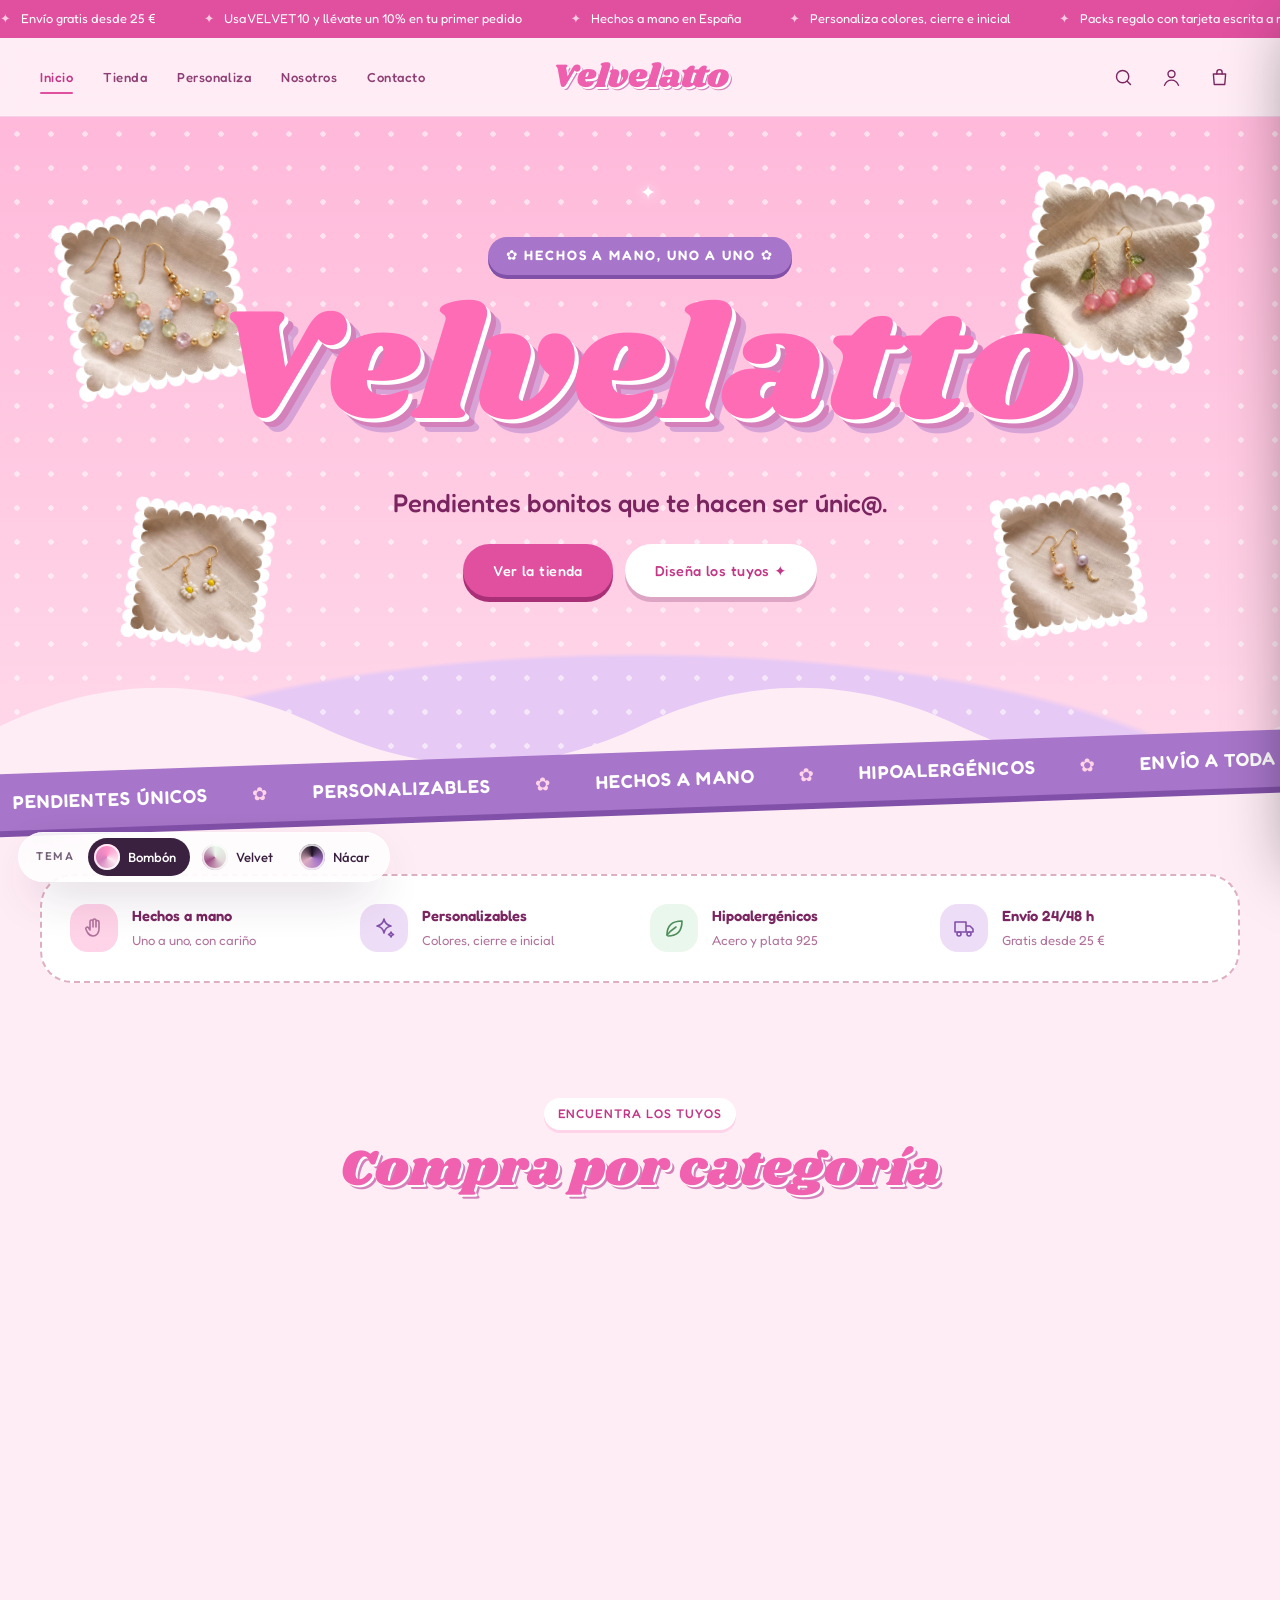
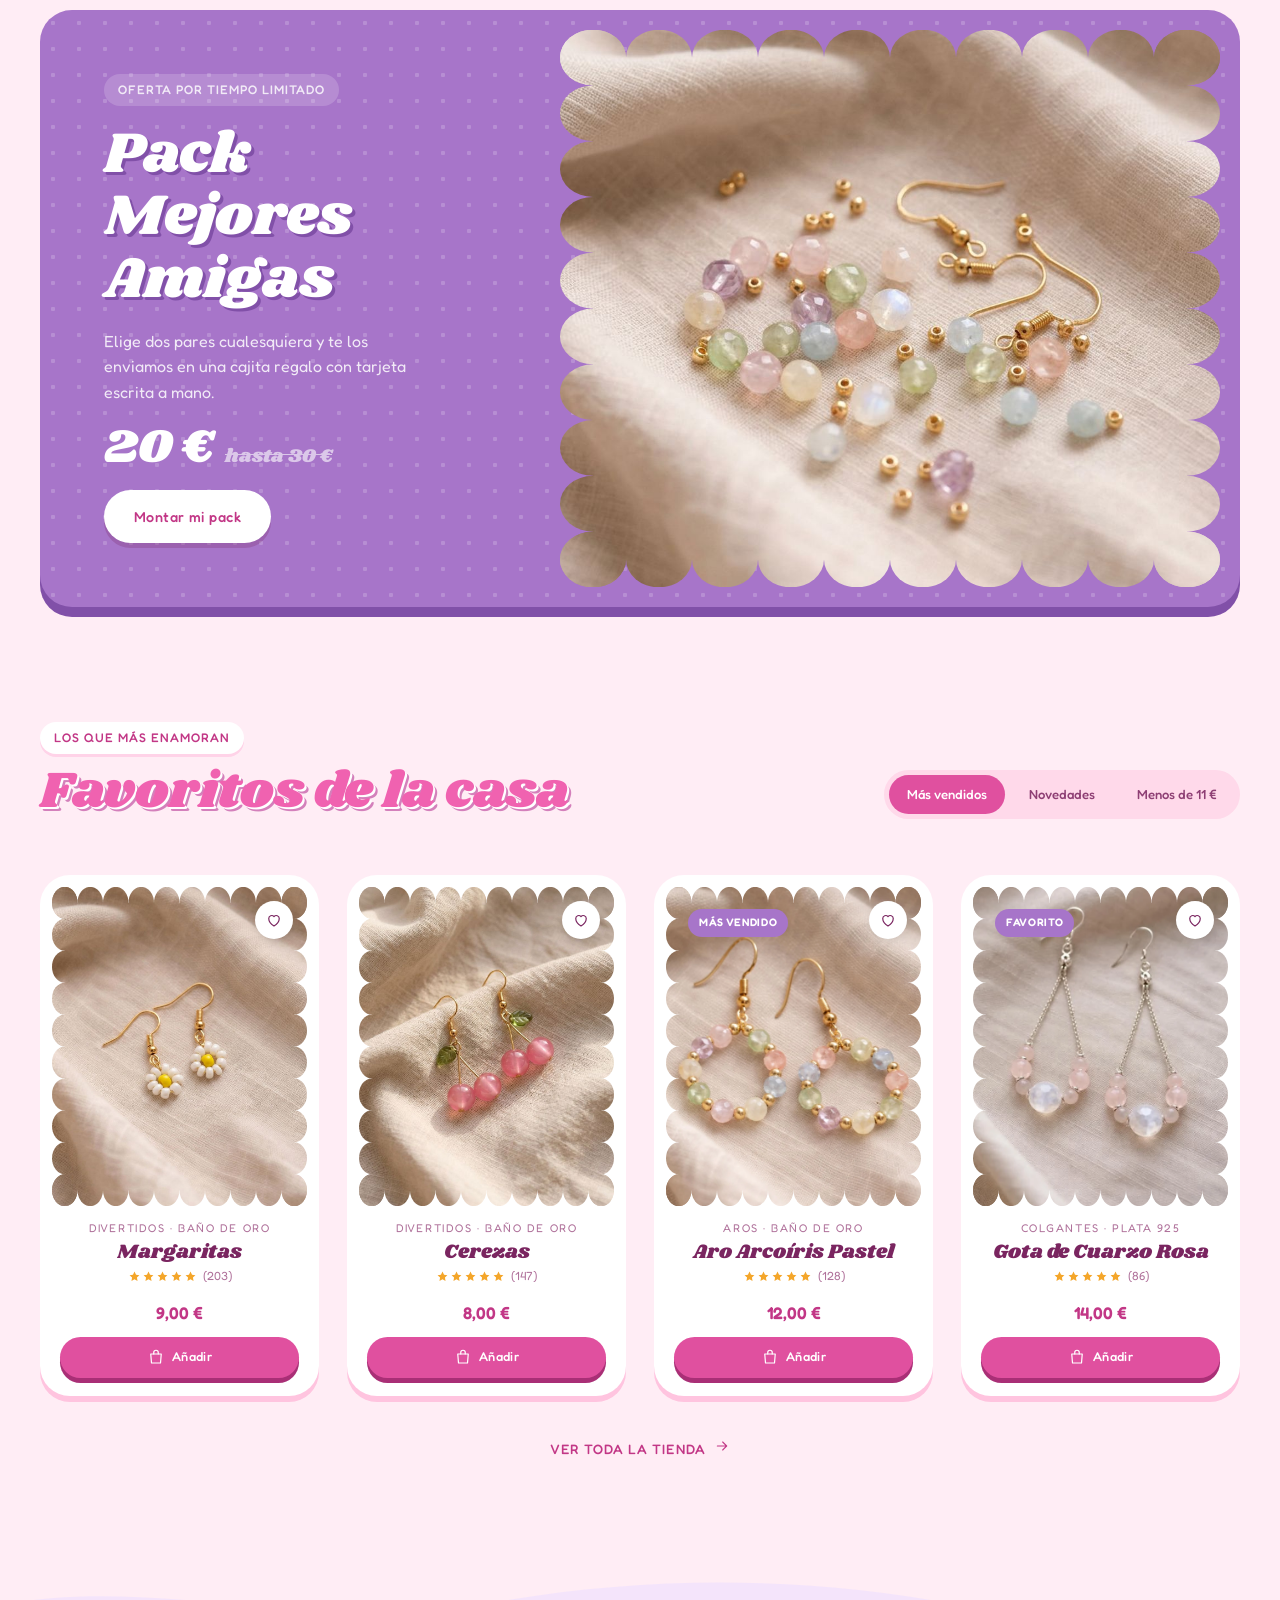
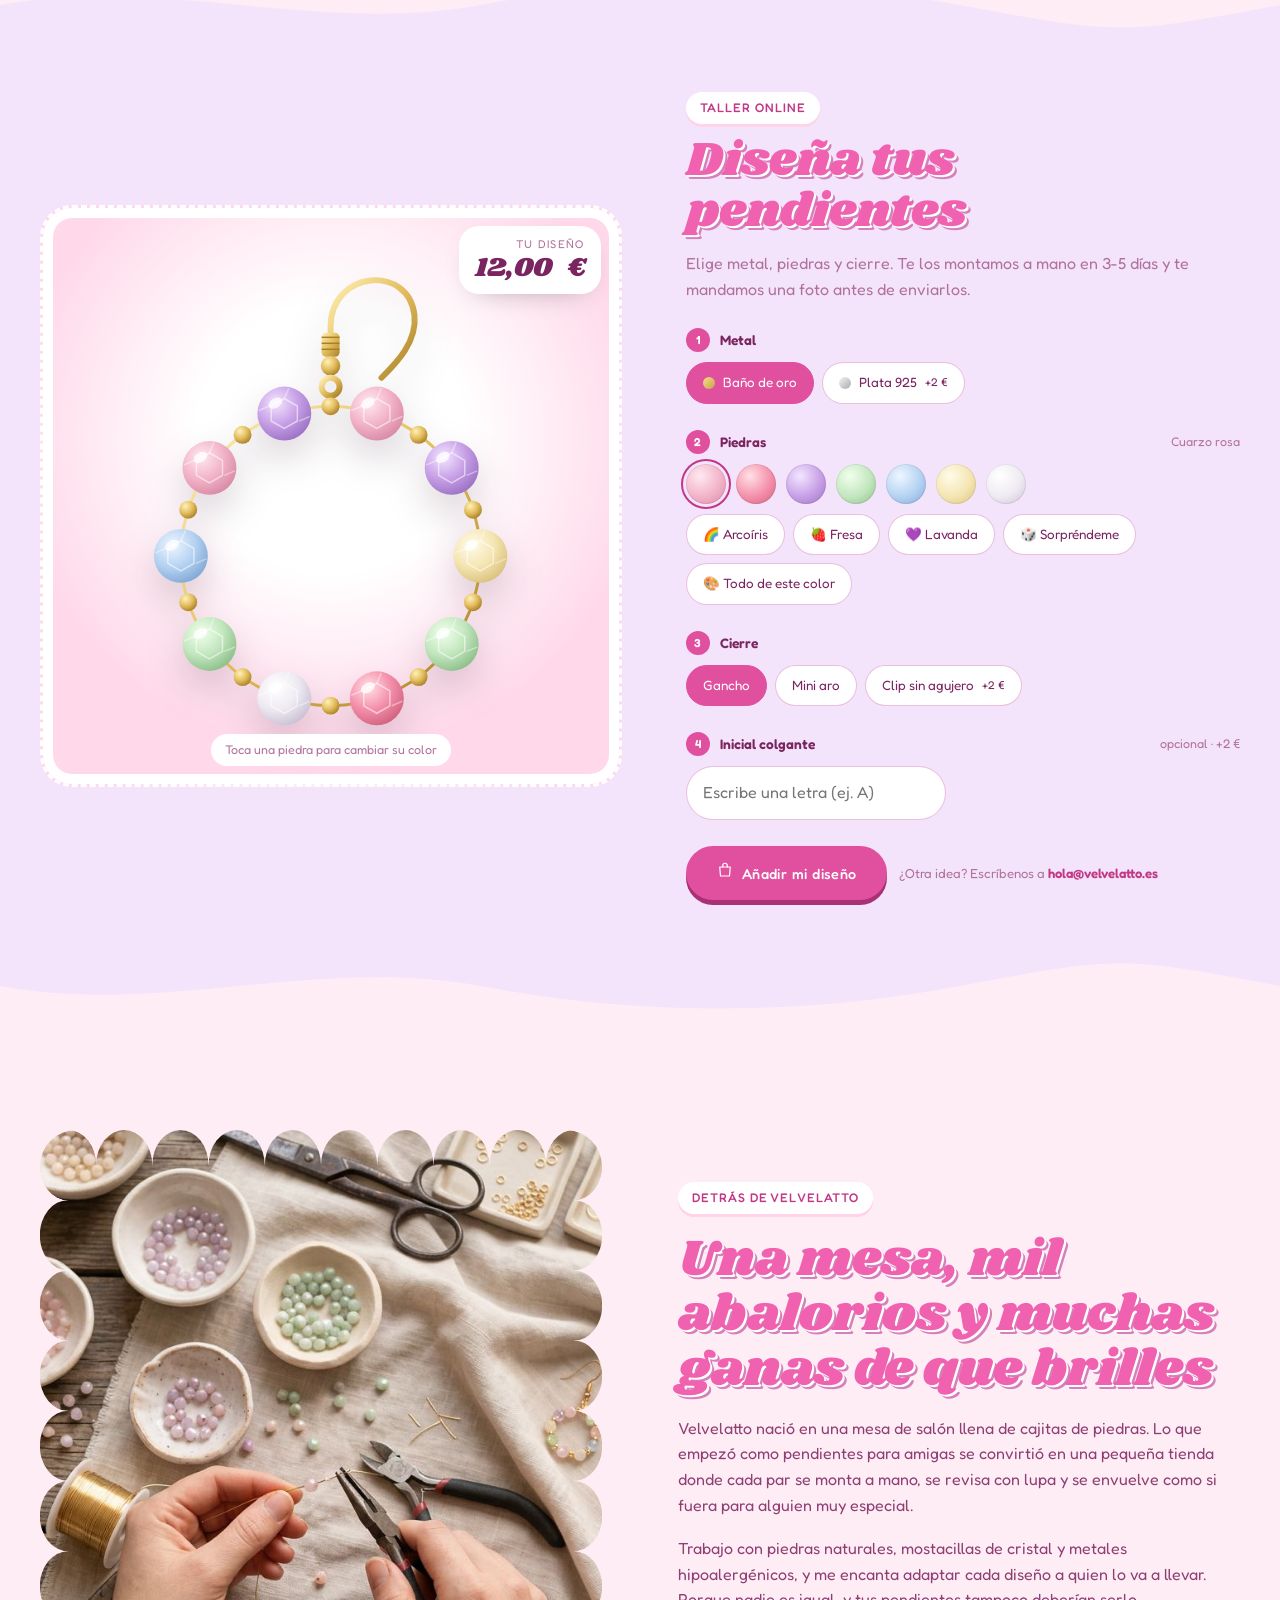
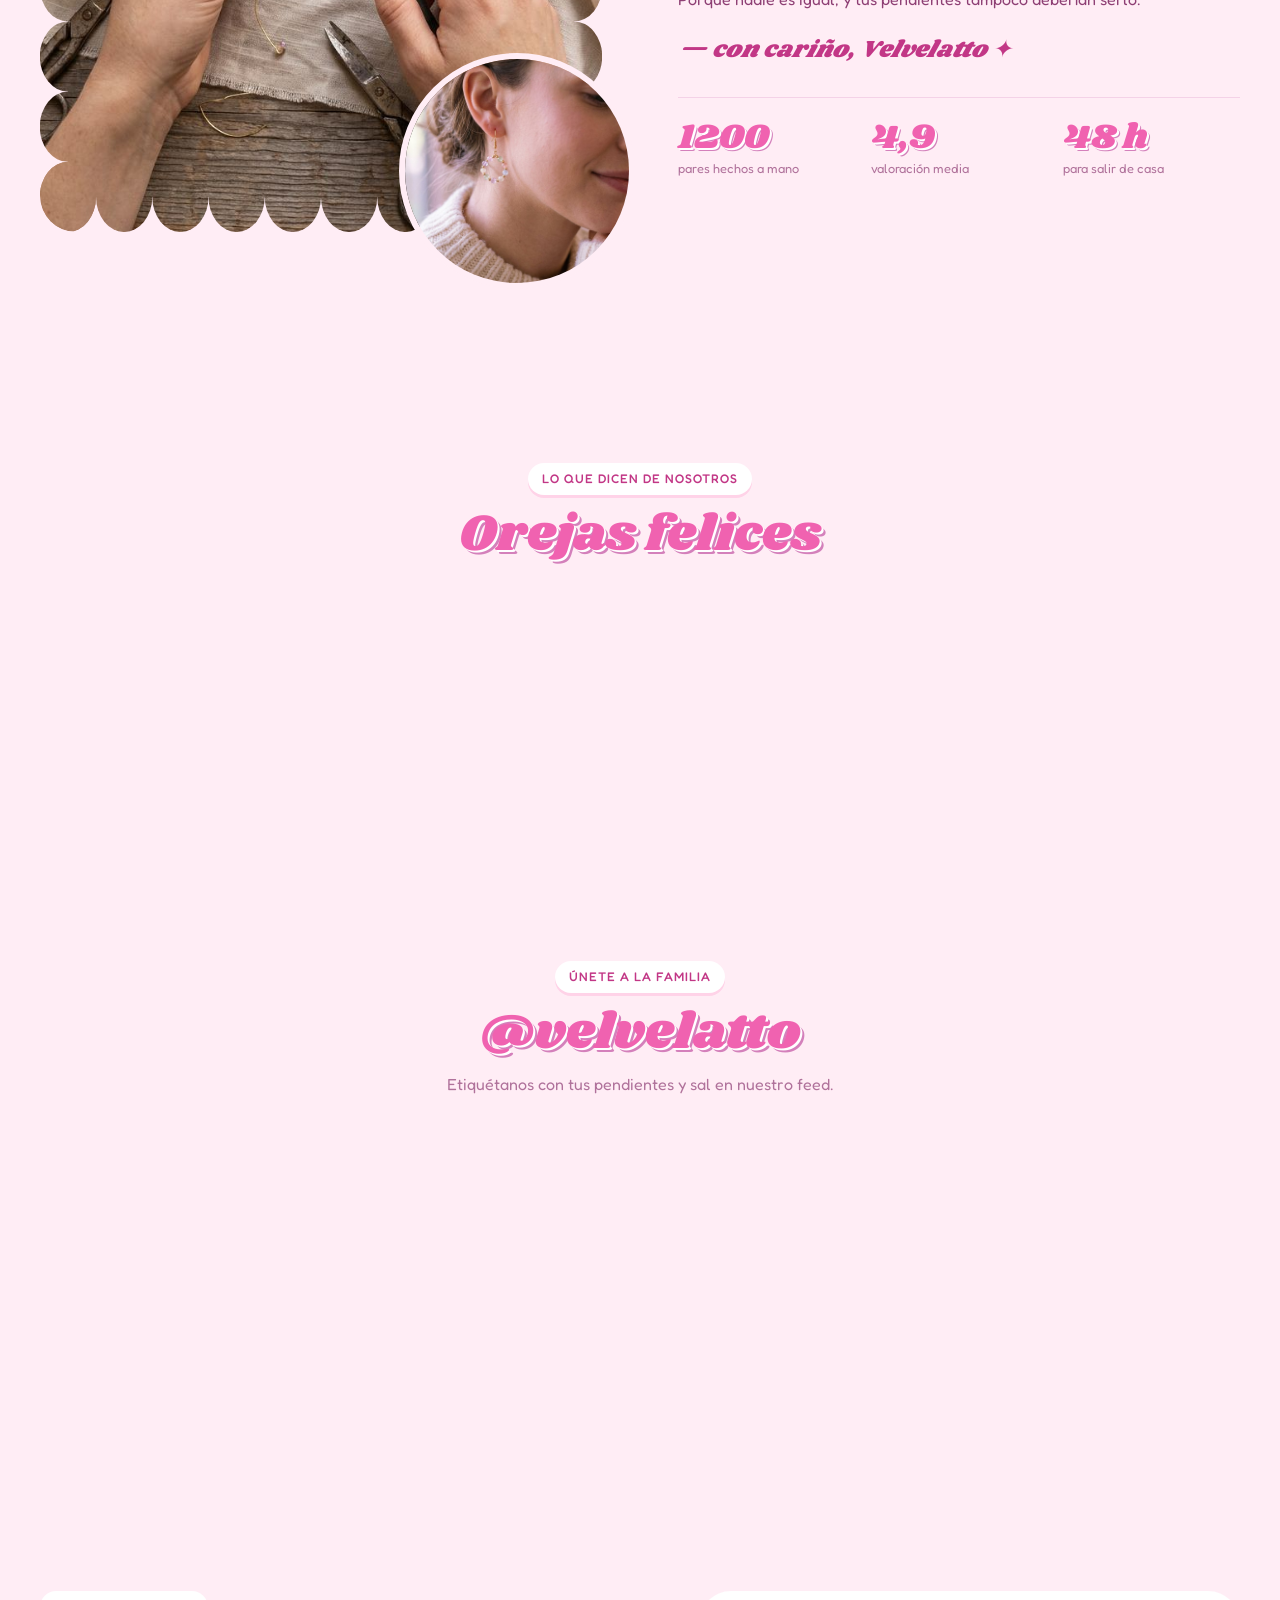
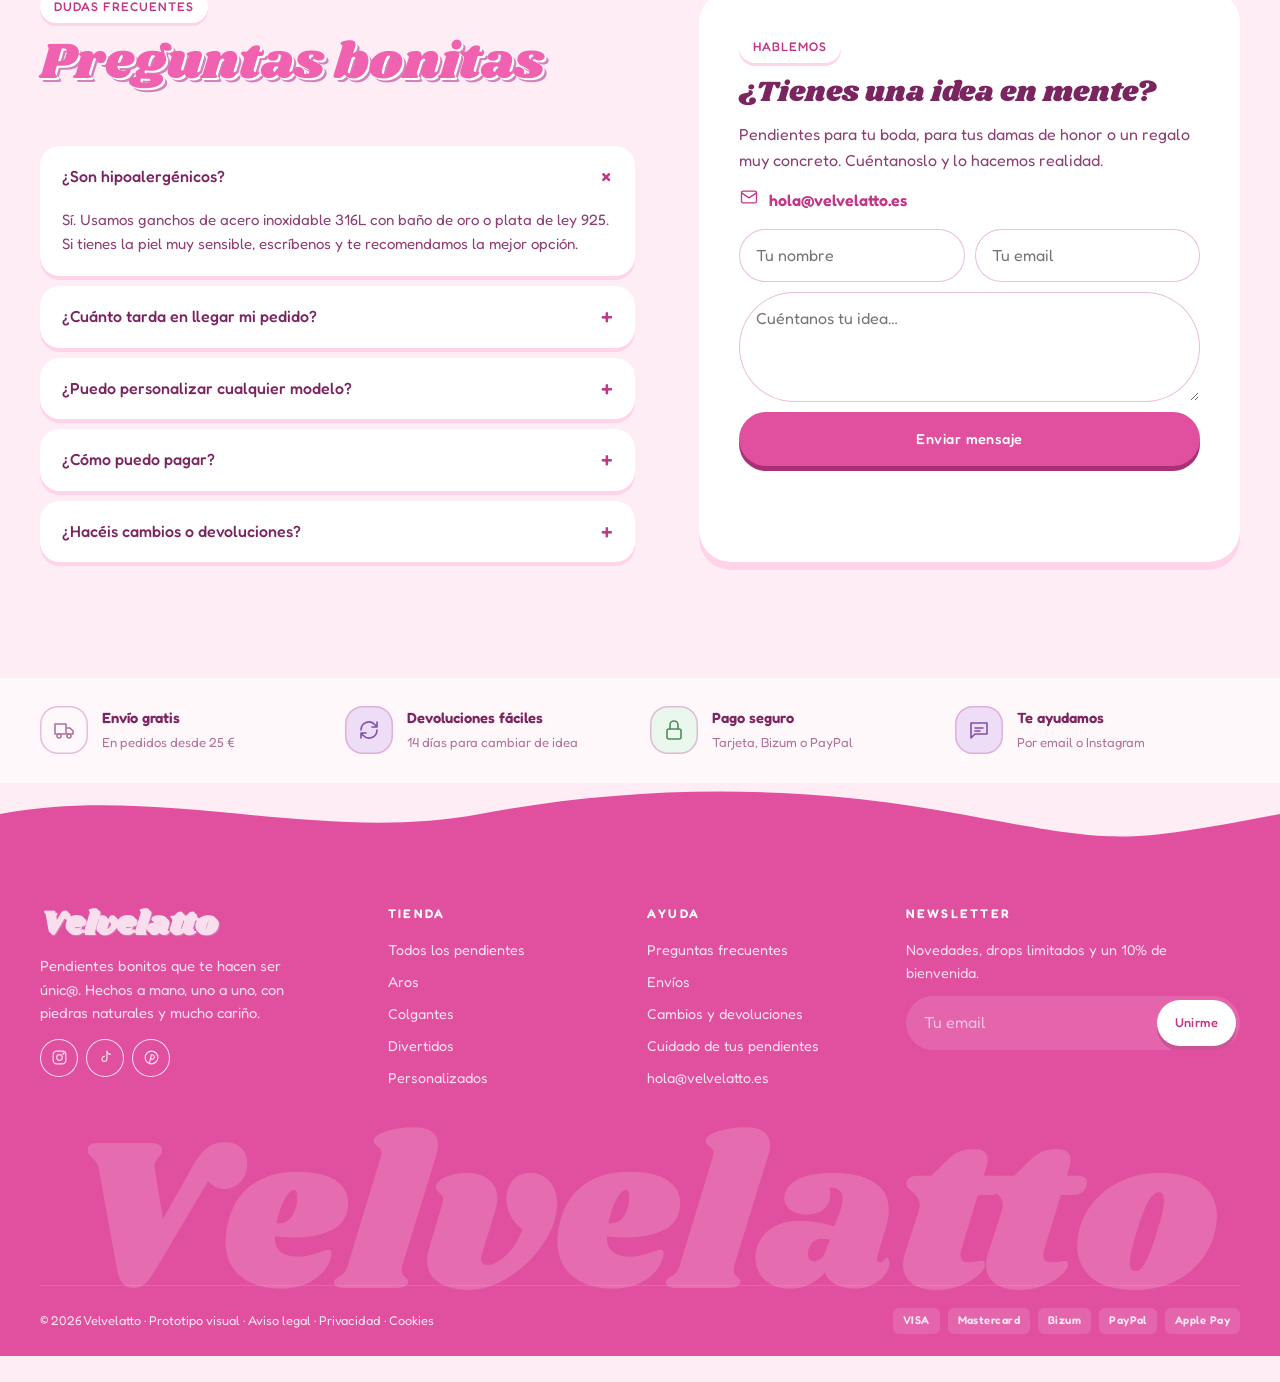
==== index.html @ 4f1515ca "Prototipo visual de la tienda Velvelatto con 3 temas Portada, tienda con filtros y ficha de producto" ====
<!doctype html>
<html lang="es" data-theme="bombon">
<head>
  <meta charset="utf-8">
  <meta name="viewport" content="width=device-width, initial-scale=1">
  <title>Velvelatto · Pendientes hechos a mano</title>
  <meta name="description" content="Velvelatto: pendientes bonitos hechos a mano y personalizables que te hacen ser únic@. Envío a toda España.">
  <meta name="theme-color" content="#FDE8F1">
  <link rel="icon" href="assets/img/favicon.svg" type="image/svg+xml">
  <script src="assets/js/theme-boot.js"></script>
  <link rel="preconnect" href="https://fonts.googleapis.com">
  <link rel="preconnect" href="https://fonts.gstatic.com" crossorigin>
  <link rel="stylesheet" href="https://fonts.googleapis.com/css2?family=Cormorant+Garamond:ital,wght@0,500;0,600;1,500;1,600&family=Fredoka:wght@400;500;600&family=Instrument+Serif:ital@0;1&family=Jost:wght@300;400;500;600&family=Outfit:wght@300;400;500;600&family=Shrikhand&display=swap">
  <link rel="stylesheet" href="assets/css/base.css">
  <link rel="stylesheet" href="assets/css/themes.css">
</head>
<body data-page="inicio">
  <div id="site-header"></div>

  <main>
    <!-- =============== HERO · BOMBÓN =============== -->
    <section class="hero hero--bombon" data-only="bombon">
      <div class="hb__bg"></div>
      <span class="spark" style="--x:12%;--y:22%;--s:1.6;--t:0s">✦</span>
      <span class="spark" style="--x:86%;--y:18%;--s:1.1;--t:.6s">✦</span>
      <span class="spark" style="--x:78%;--y:72%;--s:1.8;--t:1.2s">✦</span>
      <span class="spark" style="--x:18%;--y:76%;--s:1;--t:1.8s">✦</span>
      <span class="spark" style="--x:50%;--y:9%;--s:.8;--t:.3s">✦</span>
      <figure class="hb__float hb__float--1"><img src="assets/img/arcoiris-pastel.webp" alt=""></figure>
      <figure class="hb__float hb__float--2"><img src="assets/img/cereza.jpg" alt=""></figure>
      <figure class="hb__float hb__float--3"><img src="assets/img/margarita.jpg" alt=""></figure>
      <figure class="hb__float hb__float--4"><img src="assets/img/burbuja.jpg" alt=""></figure>
      <div class="container hb__inner hero-in">
        <span class="hb__kicker" style="--d:0">✿ hechos a mano, uno a uno ✿</span>
        <h1 class="hb__title" style="--d:1" aria-label="Velvelatto">
          <span style="--l:0">V</span><span style="--l:1">e</span><span style="--l:2">l</span><span style="--l:3">v</span><span style="--l:4">e</span><span style="--l:5">l</span><span style="--l:6">a</span><span style="--l:7">t</span><span style="--l:8">t</span><span style="--l:9">o</span>
        </h1>
        <p class="hb__slogan" style="--d:2">Pendientes bonitos que te hacen ser únic@.</p>
        <div class="ctas" style="--d:3">
          <a class="btn" href="tienda.html">Ver la tienda</a>
          <a class="btn btn--light" href="#personaliza">Diseña los tuyos ✦</a>
        </div>
      </div>
      <svg class="hb__wave" viewBox="0 0 1440 120" preserveAspectRatio="none" aria-hidden="true"><path d="M0 60 C 120 0, 240 0, 360 60 S 600 120, 720 60 S 960 0, 1080 60 S 1320 120, 1440 60 V120 H0Z"/></svg>
    </section>

    <!-- =============== HERO · VELVET =============== -->
    <section class="hero hero--velvet" data-only="velvet">
      <div class="container hv__grid">
        <div class="hv__text hero-in">
          <span class="eyebrow" style="--d:0">Nueva colección · Pastel 2026</span>
          <h1 class="hv__title" style="--d:1">Pendientes bonitos que te hacen ser <em>únic@.</em></h1>
          <p class="hv__lead" style="--d:2">Piedras naturales, mostacillas y baño de oro, montados a mano en nuestro pequeño taller. Personaliza colores, cierre e inicial.</p>
          <div class="ctas" style="--d:3">
            <a class="btn" href="tienda.html">Comprar ahora</a>
            <a class="btn btn--ghost" href="#personaliza">Personalizar</a>
          </div>
          <div class="hv__meta" style="--d:4">
            <div><b>4,9</b><span class="stars" data-stars="5"></span><small>+600 opiniones</small></div>
            <div><b>100%</b><small>hecho a mano<br>en España</small></div>
          </div>
        </div>
        <div class="hv__media">
          <div class="hv__arch"><img src="assets/img/hero-modelo.jpg" alt="Modelo luciendo el Aro Arcoíris Pastel"></div>
          <a class="hv__circle" href="producto.html?id=arcoiris-pastel"><img src="assets/img/arcoiris-pastel.webp" alt="Aro Arcoíris Pastel"></a>
          <svg class="hv__badge" viewBox="0 0 200 200" aria-hidden="true">
            <defs><path id="circ" d="M100,100 m-78,0 a78,78 0 1,1 156,0 a78,78 0 1,1 -156,0"/></defs>
            <text><textPath href="#circ" textLength="486" lengthAdjust="spacing">hecho a mano ✦ velvelatto ✦ pendientes ✦</textPath></text>
          </svg>
          <div class="hv__tag"><small>Más vendido</small><b>Aro Arcoíris</b><span>12,00 €</span></div>
        </div>
      </div>
    </section>

    <!-- =============== HERO · NÁCAR =============== -->
    <section class="hero hero--nacar" data-only="nacar">
      <div class="hn__blobs" aria-hidden="true"><i></i><i></i><i></i><i></i></div>
      <div class="container hn__grid">
        <div class="hn__text hero-in">
          <span class="eyebrow" style="--d:0">✦ Colección Nácar · edición 2026</span>
          <h1 class="hn__title" style="--d:1">Brilla<br><em>únic@</em></h1>
          <p class="hn__lead" style="--d:2">Pendientes bonitos que te hacen ser únic@. Hechos a mano con piedras que cambian de color con la luz.</p>
          <div class="ctas" style="--d:3">
            <a class="btn" href="tienda.html">Descubrir la colección</a>
            <a class="btn btn--ghost" href="#personaliza">Crear los míos</a>
          </div>
        </div>
        <div class="hn__stage" data-tilt>
          <div class="hn__ring" aria-hidden="true"></div>
          <div class="hn__card"><img src="assets/img/arcoiris-pastel.webp" alt="Aro Arcoíris Pastel"><span class="hn__shine"></span></div>
          <div class="hn__chip hn__chip--1"><img src="assets/img/luna-perla.jpg" alt=""><span>Luna & Perla<b>12 €</b></span></div>
          <div class="hn__chip hn__chip--2"><img src="assets/img/lluvia-amatista.jpg" alt=""><span>Lluvia de Amatista<b>15 €</b></span></div>
        </div>
      </div>
      <a class="hn__scroll" href="#categorias">Desliza<i></i></a>
    </section>

    <!-- Cinta animada (cada tema la estiliza distinto) -->
    <div class="ribbon" aria-hidden="true">
      <div class="ribbon__track">
        <span>Pendientes únicos</span><span>Personalizables</span><span>Hechos a mano</span><span>Hipoalergénicos</span><span>Envío a toda España</span><span>Regalos bonitos</span>
        <span>Pendientes únicos</span><span>Personalizables</span><span>Hechos a mano</span><span>Hipoalergénicos</span><span>Envío a toda España</span><span>Regalos bonitos</span>
      </div>
    </div>

    <!-- Ventajas -->
    <section class="trust">
      <div class="container trust__box">
        <div class="trust__grid">
          <div class="trust__item" data-reveal style="--i:0"><span class="trust__icon" data-icon="hand"></span><div><strong>Hechos a mano</strong><span>Uno a uno, con cariño</span></div></div>
          <div class="trust__item" data-reveal style="--i:1"><span class="trust__icon" data-icon="sparkle"></span><div><strong>Personalizables</strong><span>Colores, cierre e inicial</span></div></div>
          <div class="trust__item" data-reveal style="--i:2"><span class="trust__icon" data-icon="leaf"></span><div><strong>Hipoalergénicos</strong><span>Acero y plata 925</span></div></div>
          <div class="trust__item" data-reveal style="--i:3"><span class="trust__icon" data-icon="truck"></span><div><strong>Envío 24/48 h</strong><span>Gratis desde 25 €</span></div></div>
        </div>
      </div>
    </section>

    <!-- Categorías -->
    <section class="section cats" id="categorias">
      <div class="container">
        <header class="section-head" data-reveal>
          <span class="eyebrow">Encuentra los tuyos</span>
          <h2>Compra por categoría</h2>
        </header>
        <div class="cats__grid" id="cats"></div>
      </div>
    </section>

    <!-- Promo -->
    <section class="container" data-reveal="zoom">
      <div class="promo">
        <div class="promo__text">
          <span class="eyebrow">Oferta por tiempo limitado</span>
          <h2>Pack Mejores Amigas</h2>
          <p>Elige dos pares cualesquiera y te los enviamos en una cajita regalo con tarjeta escrita a mano.</p>
          <div class="promo__price"><b>20 €</b><s>hasta 30 €</s></div>
          <a class="btn btn--light" href="tienda.html?cat=packs">Montar mi pack</a>
        </div>
        <div class="promo__media"><img src="assets/img/abalorios.jpg" alt="Piedras pastel y abalorios dorados"></div>
      </div>
    </section>

    <!-- Más vendidos -->
    <section class="section">
      <div class="container">
        <header class="section-head section-head--split" data-reveal>
          <div>
            <span class="eyebrow">Los que más enamoran</span>
            <h2>Favoritos de la casa</h2>
          </div>
          <div class="tabs" role="tablist" id="best-tabs">
            <span class="tabs__pill"></span>
            <button role="tab" aria-selected="true" data-tab="best">Más vendidos</button>
            <button role="tab" aria-selected="false" data-tab="new">Novedades</button>
            <button role="tab" aria-selected="false" data-tab="cheap">Menos de 11 €</button>
          </div>
        </header>
        <div class="grid-products" id="best-grid"></div>
        <div style="text-align:center;margin-top:40px" data-reveal><a class="link-arrow" href="tienda.html">Ver toda la tienda <span data-icon="arrow"></span></a></div>
      </div>
    </section>

    <!-- Personalizador -->
    <section class="section builder" id="personaliza">
      <svg class="wave-top" data-only="bombon" viewBox="0 0 1440 80" preserveAspectRatio="none" aria-hidden="true"><path d="M0 40 C 180 0, 360 80, 540 40 S 900 0, 1080 40 S 1260 80, 1440 40 V0 H0Z"/></svg>
      <div class="container builder__grid">
        <div class="builder__stage" data-reveal="left">
          <svg class="builder__svg" id="builder-svg" viewBox="0 0 300 360" aria-label="Vista previa de tu pendiente"></svg>
          <div class="builder__price-tag"><small>Tu diseño</small><b id="builder-price">12,00 €</b></div>
          <span class="builder__hint">Toca una piedra para cambiar su color</span>
        </div>
        <div class="builder__controls" data-reveal="right">
          <div style="display:grid;gap:12px">
            <span class="eyebrow">Taller online</span>
            <h2>Diseña tus pendientes</h2>
            <p style="color:var(--muted)">Elige metal, piedras y cierre. Te los montamos a mano en 3-5 días y te mandamos una foto antes de enviarlos.</p>
          </div>
          <div class="step">
            <span class="step__label"><i>1</i>Metal</span>
            <div class="chips" id="b-metal">
              <button class="chip" aria-pressed="true" data-metal="oro"><span class="dot" style="background:linear-gradient(135deg,#f6dc8c,#c9a24a)"></span>Baño de oro</button>
              <button class="chip" aria-pressed="false" data-metal="plata"><span class="dot" style="background:linear-gradient(135deg,#f4f4f4,#a9a9b3)"></span>Plata 925 <small>+2 €</small></button>
            </div>
          </div>
          <div class="step">
            <span class="step__label"><i>2</i>Piedras <em id="b-stone-name">Cuarzo rosa</em></span>
            <div class="swatches" id="b-stones"></div>
            <div class="chips" id="b-presets">
              <button class="chip" data-preset="arcoiris">🌈 Arcoíris</button>
              <button class="chip" data-preset="fresa">🍓 Fresa</button>
              <button class="chip" data-preset="lavanda">💜 Lavanda</button>
              <button class="chip" data-preset="random">🎲 Sorpréndeme</button>
            </div>
          </div>
          <div class="step">
            <span class="step__label"><i>3</i>Cierre</span>
            <div class="chips" id="b-closure">
              <button class="chip" aria-pressed="true" data-closure="gancho">Gancho</button>
              <button class="chip" aria-pressed="false" data-closure="aro">Mini aro</button>
              <button class="chip" aria-pressed="false" data-closure="clip">Clip sin agujero <small>+2 €</small></button>
            </div>
          </div>
          <div class="step">
            <span class="step__label"><i>4</i>Inicial colgante <em>opcional · +2 €</em></span>
            <input class="input" id="b-initial" maxlength="1" placeholder="Escribe una letra (ej. A)" style="max-width:260px">
          </div>
          <div class="builder__buy">
            <button class="btn" id="b-add"><span data-icon="bag"></span>Añadir mi diseño</button>
            <span style="font-size:.82rem;color:var(--muted)">¿Otra idea? Escríbenos a <a class="contact-mail" style="display:inline" href="mailto:hola@velvelatto.es">hola@velvelatto.es</a></span>
          </div>
        </div>
      </div>
    </section>

    <!-- Sobre mí -->
    <section class="section about" id="sobre">
      <div class="container about__grid">
        <div class="about__media" data-reveal="left">
          <img src="assets/img/taller.jpg" alt="Montando pendientes a mano en el taller">
          <img class="about__small" src="assets/img/hero-modelo.jpg" alt="">
        </div>
        <div class="about__text" data-reveal="right">
          <span class="eyebrow">Detrás de Velvelatto</span>
          <h2>Una mesa, mil abalorios y muchas ganas de que brilles</h2>
          <p>Velvelatto nació en una mesa de salón llena de cajitas de piedras. Lo que empezó como pendientes para amigas se convirtió en una pequeña tienda donde cada par se monta a mano, se revisa con lupa y se envuelve como si fuera para alguien muy especial.</p>
          <p>Trabajo con piedras naturales, mostacillas de cristal y metales hipoalergénicos, y me encanta adaptar cada diseño a quien lo va a llevar. Porque nadie es igual, y tus pendientes tampoco deberían serlo.</p>
          <span class="signature">— con cariño, Velvelatto ✦</span>
          <div class="stats">
            <div><b data-count="1200">0</b><span>pares hechos a mano</span></div>
            <div><b data-count="4.9" data-decimals="1">0</b><span>valoración media</span></div>
            <div><b data-count="48" data-suffix=" h">0</b><span>para salir de casa</span></div>
          </div>
        </div>
      </div>
    </section>

    <!-- Opiniones -->
    <section class="section reviews">
      <div class="container">
        <header class="section-head" data-reveal>
          <span class="eyebrow">Lo que dicen de nosotros</span>
          <h2>Orejas felices</h2>
        </header>
        <div class="reviews__grid" id="reviews"></div>
      </div>
    </section>

    <!-- Instagram -->
    <section class="section" style="padding-top:0">
      <div class="container">
        <header class="section-head" data-reveal>
          <span class="eyebrow">Únete a la familia</span>
          <h2>@velvelatto</h2>
          <p>Etiquétanos con tus pendientes y sal en nuestro feed.</p>
        </header>
      </div>
      <div class="insta" id="insta"></div>
    </section>

    <!-- FAQ + contacto -->
    <section class="section contact" id="contacto">
      <div class="container contact__grid">
        <div data-reveal="left">
          <header class="section-head" style="text-align:left;justify-items:start;margin-inline:0">
            <span class="eyebrow">Dudas frecuentes</span>
            <h2>Preguntas bonitas</h2>
          </header>
          <div class="faq">
            <details open><summary>¿Son hipoalergénicos?</summary><p>Sí. Usamos ganchos de acero inoxidable 316L con baño de oro o plata de ley 925. Si tienes la piel muy sensible, escríbenos y te recomendamos la mejor opción.</p></details>
            <details><summary>¿Cuánto tarda en llegar mi pedido?</summary><p>Los pendientes de la tienda salen en 24-48 h laborables. Los personalizados tardan de 3 a 5 días porque los montamos desde cero. El envío en España tarda 1-3 días.</p></details>
            <details><summary>¿Puedo personalizar cualquier modelo?</summary><p>¡Casi todos! Puedes cambiar colores de piedras, metal, cierre (también clip sin agujero) y añadir una inicial. Si tienes una idea concreta, mándanos una foto.</p></details>
            <details><summary>¿Cómo puedo pagar?</summary><p>Con tarjeta, Bizum o PayPal. El pago es 100% seguro y recibes confirmación por email al momento.</p></details>
            <details><summary>¿Hacéis cambios o devoluciones?</summary><p>Tienes 14 días para devolver pendientes de la tienda sin usar. Por higiene y porque son únicos, los personalizados no admiten devolución salvo defecto.</p></details>
          </div>
        </div>
        <div class="contact-card" data-reveal="right">
          <span class="eyebrow">Hablemos</span>
          <h3>¿Tienes una idea en mente?</h3>
          <p style="color:var(--ink-soft)">Pendientes para tu boda, para tus damas de honor o un regalo muy concreto. Cuéntanoslo y lo hacemos realidad.</p>
          <a class="contact-mail" href="mailto:hola@velvelatto.es"><span data-icon="mail"></span>hola@velvelatto.es</a>
          <form class="contact-form" style="display:grid;gap:10px" data-fake-form>
            <div class="row"><input class="input" placeholder="Tu nombre" required><input class="input" type="email" placeholder="Tu email" required></div>
            <textarea class="input" placeholder="Cuéntanos tu idea…"></textarea>
            <button class="btn" type="submit">Enviar mensaje</button>
          </form>
        </div>
      </div>
    </section>
  </main>

  <div id="site-footer"></div>

  <script src="assets/js/data.js"></script>
  <script src="assets/js/app.js"></script>
  <script src="assets/js/home.js"></script>
</body>
</html>
---- assets/css/base.css ----
/* =========================================================
   Velvelatto · estructura compartida
   Los colores, tipografías y formas vienen de themes.css
   ========================================================= */

*,
*::before,
*::after { box-sizing: border-box; }

html { scroll-behavior: smooth; -webkit-text-size-adjust: 100%; overflow-x: hidden; overflow-x: clip; }
body {
  margin: 0;
  font-family: var(--font-body);
  font-size: 16px;
  line-height: 1.6;
  color: var(--ink);
  background: var(--bg);
  -webkit-font-smoothing: antialiased;
  overflow-x: hidden;
  overflow-x: clip;
  transition: background-color .5s ease, color .5s ease;
}
img { display: block; max-width: 100%; height: auto; }
a { color: inherit; text-decoration: none; }
button { font: inherit; color: inherit; cursor: pointer; border: 0; background: none; padding: 0; }
input, select, textarea { font: inherit; color: inherit; }
h1, h2, h3, h4 {
  font-family: var(--font-display);
  font-weight: var(--h-weight);
  font-style: var(--h-style, normal);
  letter-spacing: var(--h-track, 0);
  line-height: 1.08;
  margin: 0;
  color: var(--ink);
}
p { margin: 0; }
::selection { background: var(--accent); color: var(--accent-ink); }
:focus-visible { outline: 2px solid var(--accent); outline-offset: 3px; border-radius: 4px; }

.container { width: min(1200px, 100% - 32px); margin-inline: auto; }
.sr-only { position: absolute; width: 1px; height: 1px; overflow: hidden; clip: rect(0 0 0 0); white-space: nowrap; }

/* Elementos solo visibles en un tema concreto */
html[data-theme="bombon"] [data-only]:not([data-only~="bombon"]),
html[data-theme="velvet"] [data-only]:not([data-only~="velvet"]),
html[data-theme="nacar"] [data-only]:not([data-only~="nacar"]) { display: none !important; }

/* ---------- Tipos de texto ---------- */
.eyebrow {
  width: fit-content;
  display: inline-flex; align-items: center; gap: .5em;
  font-family: var(--font-label);
  font-size: .78rem;
  font-weight: 500;
  letter-spacing: var(--label-track);
  text-transform: var(--label-transform);
  color: var(--accent-strong);
}
.section { padding-block: clamp(64px, 9vw, 120px); position: relative; }
.section-head { text-align: center; max-width: 640px; margin: 0 auto clamp(32px, 5vw, 56px); display: grid; gap: 12px; justify-items: center; }
.section-head h2 { font-size: clamp(2rem, 4.4vw, 3.2rem); }
.section-head p { color: var(--muted); }
.section-head--split { max-width: none; display: flex; justify-content: space-between; align-items: end; text-align: left; flex-wrap: wrap; gap: 16px; }
.section-head--split > div:not(.tabs) { display: grid; gap: 10px; justify-items: start; }

/* ---------- Botones ---------- */
.btn {
  --btn-bg: var(--accent);
  --btn-fg: var(--accent-ink);
  position: relative;
  display: inline-flex; align-items: center; justify-content: center; gap: .55em;
  padding: 15px 30px;
  border-radius: var(--btn-radius);
  background: var(--btn-bg);
  color: var(--btn-fg);
  font-family: var(--font-label);
  font-weight: 500;
  font-size: .9rem;
  letter-spacing: var(--btn-track, .04em);
  text-transform: var(--btn-transform, none);
  white-space: nowrap;
  overflow: hidden;
  isolation: isolate;
  transition: transform .35s cubic-bezier(.2,.8,.2,1), box-shadow .35s, background-color .3s, color .3s;
  box-shadow: var(--btn-shadow, none);
}
.btn::after {
  content: ""; position: absolute; inset: 0; z-index: -1;
  background: linear-gradient(115deg, transparent 30%, rgba(255,255,255,.45) 50%, transparent 70%);
  transform: translateX(-120%);
  transition: transform .7s ease;
}
.btn:hover { transform: translateY(-2px); box-shadow: var(--btn-shadow-hover, 0 12px 30px -12px var(--accent)); }
.btn:hover::after { transform: translateX(120%); }
.btn:active { transform: translateY(0) scale(.98); }
.btn--ghost { --btn-bg: transparent; --btn-fg: var(--ink); box-shadow: inset 0 0 0 1.5px currentColor; }
.btn--ghost:hover { --btn-bg: var(--ink); --btn-fg: var(--bg); box-shadow: inset 0 0 0 1.5px var(--ink); }
.btn--light { --btn-bg: var(--surface); --btn-fg: var(--accent-strong); }
.btn--sm { padding: 10px 18px; font-size: .8rem; }
.btn--block { width: 100%; }
.btn svg { width: 18px; height: 18px; }

.link-arrow { display: inline-flex; align-items: center; gap: 8px; font-family: var(--font-label); font-size: .85rem; letter-spacing: var(--label-track); text-transform: var(--label-transform); color: var(--accent-strong); font-weight: 500; }
.link-arrow svg { width: 16px; transition: transform .3s; }
.link-arrow:hover svg { transform: translateX(4px); }

/* ---------- Barra de anuncios ---------- */
.announce { background: var(--announce-bg); color: var(--announce-fg); font-size: .8rem; overflow: hidden; position: relative; z-index: 51; }
.announce__track { display: flex; gap: 48px; width: max-content; padding: 9px 0; animation: marquee 38s linear infinite; }
.announce__track span { display: inline-flex; align-items: center; gap: 10px; white-space: nowrap; }
.announce__track span::before { content: "✦"; opacity: .7; }
@keyframes marquee { to { transform: translateX(-50%); } }

/* ---------- Cabecera ---------- */
.site-header {
  position: sticky; top: 0; z-index: 50;
  background: var(--header-bg);
  backdrop-filter: saturate(1.4) blur(14px);
  -webkit-backdrop-filter: saturate(1.4) blur(14px);
  border-bottom: 1px solid var(--line);
  transition: box-shadow .3s, background-color .5s;
}
.site-header.is-scrolled { box-shadow: 0 10px 30px -20px rgba(60, 20, 50, .35); }
.header__inner { display: grid; grid-template-columns: 1fr auto 1fr; align-items: center; gap: 24px; height: 78px; }
.logo { display: inline-flex; flex-direction: column; align-items: center; line-height: 1; justify-self: center; }
.logo__word { font-family: var(--font-logo); font-size: var(--logo-size); color: var(--logo-color); letter-spacing: var(--logo-track); font-weight: var(--logo-weight); font-style: var(--logo-style, normal); text-transform: var(--logo-transform, none); }
.logo__tag { font-family: var(--font-label); font-size: .6rem; letter-spacing: .38em; text-transform: uppercase; color: var(--muted); margin-top: 6px; }
.logo__mark { width: 22px; height: 22px; color: var(--accent); margin-bottom: 2px; }
.nav { display: flex; gap: 30px; justify-self: start; }
.nav a { white-space: nowrap; position: relative; font-family: var(--font-label); font-size: .82rem; font-weight: 500; letter-spacing: var(--nav-track, .08em); text-transform: var(--nav-transform, uppercase); padding: 6px 0; color: var(--ink-soft); transition: color .25s; }
.nav a::after { content: ""; position: absolute; left: 0; right: 0; bottom: 0; height: 2px; border-radius: 2px; background: var(--accent); transform: scaleX(0); transform-origin: left; transition: transform .35s cubic-bezier(.2,.8,.2,1); }
.nav a:hover, .nav a[aria-current="page"] { color: var(--accent-strong); }
.nav a:hover::after, .nav a[aria-current="page"]::after { transform: scaleX(1); }
.header__actions { display: flex; gap: 6px; justify-self: end; align-items: center; }
.icon-btn { position: relative; width: 42px; height: 42px; border-radius: 50%; display: grid; place-items: center; color: var(--ink); transition: background-color .25s, color .25s, transform .25s; }
.icon-btn:hover { background: var(--accent-soft); color: var(--accent-strong); }
.icon-btn svg { width: 21px; height: 21px; }
.cart-count { position: absolute; top: 3px; right: 1px; min-width: 18px; height: 18px; padding: 0 5px; border-radius: 9px; background: var(--accent); color: var(--accent-ink); font-size: .66rem; font-weight: 600; display: grid; place-items: center; font-family: var(--font-body); transition: transform .3s; }
.cart-count:empty { display: none; }
.cart-count.bump { animation: bump .6s cubic-bezier(.3,1.8,.4,1); }
@keyframes bump { 30% { transform: scale(1.6); } }
.burger { display: none; }

/* Menú móvil */
.mobile-nav { position: fixed; inset: 0; z-index: 90; pointer-events: none; }
.mobile-nav__scrim { position: absolute; inset: 0; background: rgba(30, 10, 30, .35); opacity: 0; transition: opacity .35s; }
.mobile-nav__panel { position: absolute; top: 0; left: 0; bottom: 0; width: min(340px, 86vw); background: var(--surface-solid); padding: 28px; display: flex; flex-direction: column; gap: 6px; transform: translateX(-100%); transition: transform .45s cubic-bezier(.2,.8,.2,1); }
.mobile-nav__panel a { font-family: var(--font-display); font-size: 1.8rem; padding: 8px 0; border-bottom: 1px solid var(--line); }
.mobile-nav.is-open { pointer-events: auto; }
.mobile-nav.is-open .mobile-nav__scrim { opacity: 1; }
.mobile-nav.is-open .mobile-nav__panel { transform: none; }

/* ---------- Hero común ---------- */
.hero { position: relative; overflow: hidden; }
.hero-in > * { opacity: 0; transform: translateY(26px); animation: rise .9s cubic-bezier(.2,.8,.2,1) forwards; animation-delay: calc(var(--d, 0) * 110ms + 150ms); }
@keyframes rise { to { opacity: 1; transform: none; } }
.ctas { display: flex; flex-wrap: wrap; gap: 12px; }

/* ---------- Cinta (marquee) ---------- */
.ribbon { overflow: hidden; position: relative; }
.ribbon__track { display: flex; width: max-content; animation: marquee 30s linear infinite; }
.ribbon__track span { display: inline-flex; align-items: center; white-space: nowrap; }

/* ---------- Ventajas ---------- */
.trust { position: relative; z-index: 2; }
.trust__grid { display: grid; grid-template-columns: repeat(4, 1fr); gap: 20px; }
.trust__item { display: flex; gap: 14px; align-items: center; }
.trust__icon { flex: none; width: 48px; height: 48px; border-radius: var(--r-icon, 50%); display: grid; place-items: center; background: var(--accent-soft); color: var(--accent-strong); }
.trust__icon svg { width: 24px; height: 24px; }
.trust__item strong { display: block; font-size: .92rem; font-weight: 600; font-family: var(--font-label); }
.trust__item span { font-size: .82rem; color: var(--muted); }

/* ---------- Categorías ---------- */
.cats__grid { display: grid; grid-template-columns: repeat(6, 1fr); gap: clamp(12px, 2vw, 28px); }
.cat-card { display: grid; justify-items: center; gap: 14px; text-align: center; }
.cat-card__media { position: relative; width: 100%; aspect-ratio: var(--cat-ratio, 1); overflow: hidden; border-radius: var(--cat-radius, 50%); background: var(--bg-2); transition: transform .5s cubic-bezier(.2,.8,.2,1), box-shadow .5s; }
.cat-card__media img { width: 100%; height: 100%; object-fit: cover; transition: transform .8s cubic-bezier(.2,.8,.2,1); }
.cat-card:hover .cat-card__media { transform: translateY(-6px) rotate(var(--cat-tilt, 0deg)); }
.cat-card:hover .cat-card__media img { transform: scale(1.1); }
.cat-card__name { font-family: var(--font-label); font-weight: 500; font-size: .86rem; letter-spacing: var(--label-track); text-transform: var(--label-transform); }
.cat-card__count { font-size: .76rem; color: var(--muted); margin-top: -10px; }

/* ---------- Promo ---------- */
.promo { display: grid; grid-template-columns: 1fr 1.4fr; min-height: 380px; border-radius: var(--r-lg); overflow: hidden; background: var(--promo-bg); color: var(--promo-fg); }
.promo__text { padding: clamp(32px, 5vw, 64px); display: grid; align-content: center; gap: 18px; justify-items: start; }
.promo__text h2 { font-size: clamp(2.2rem, 4.6vw, 3.6rem); color: inherit; }
.promo__text p { opacity: .85; max-width: 34ch; }
.promo__text .eyebrow { color: inherit; opacity: .85; }
.promo__media { position: relative; overflow: hidden; min-height: 260px; }
.promo__media img { position: absolute; inset: 0; width: 100%; height: 100%; object-fit: cover; transition: transform 1.4s cubic-bezier(.2,.8,.2,1); }
.promo:hover .promo__media img { transform: scale(1.06); }
.promo__price { display: flex; align-items: baseline; gap: 12px; font-family: var(--font-display); }
.promo__price b { font-size: 3rem; font-weight: inherit; line-height: 1; }
.promo__price s { opacity: .6; font-size: 1.2rem; }

/* ---------- Tarjetas de producto ---------- */
.grid-products { display: grid; grid-template-columns: repeat(4, 1fr); gap: clamp(14px, 2.2vw, 28px); }
.card { position: relative; display: flex; flex-direction: column; background: var(--card-bg); border-radius: var(--card-radius); border: var(--card-border, 0); padding: var(--card-pad, 0); box-shadow: var(--card-shadow, none); transition: transform .5s cubic-bezier(.2,.8,.2,1), box-shadow .5s; }
.card:hover { transform: translateY(-6px); box-shadow: var(--card-shadow-hover, var(--card-shadow, none)); }
.card__media { position: relative; display: block; aspect-ratio: 4 / 5; overflow: hidden; border-radius: var(--card-media-radius); background: var(--bg-2); }
.card__media img { width: 100%; height: 100%; object-fit: cover; transition: transform 1s cubic-bezier(.2,.8,.2,1), filter .6s; }
.card:hover .card__media img { transform: scale(1.08); }
.card__badge { position: absolute; top: 12px; left: 12px; padding: 5px 11px; border-radius: var(--badge-radius, 999px); background: var(--badge-bg); color: var(--badge-fg); font-size: .68rem; font-weight: 600; letter-spacing: .06em; text-transform: uppercase; font-family: var(--font-label); }
.card__fav { position: absolute; top: calc(var(--card-pad, 0px) + 10px); right: calc(var(--card-pad, 0px) + 10px); z-index: 2; width: 38px; height: 38px; border-radius: 50%; display: grid; place-items: center; background: var(--surface); color: var(--ink); box-shadow: 0 4px 14px -6px rgba(0,0,0,.25); transition: transform .3s, color .3s; }
.card__fav svg { width: 18px; height: 18px; }
.card__fav:hover { transform: scale(1.1); color: var(--accent-strong); }
.card__fav.is-on { color: var(--accent-strong); }
.card__fav.is-on svg { fill: currentColor; animation: heart .5s cubic-bezier(.3,1.8,.4,1); }
@keyframes heart { 40% { transform: scale(1.4); } }
.card__body { display: grid; gap: 4px; padding: var(--card-body-pad, 16px 4px 4px); text-align: var(--card-align, left); flex: 1; align-content: start; }
.card__cat { font-size: .7rem; color: var(--muted); letter-spacing: .14em; text-transform: uppercase; font-family: var(--font-label); }
.card__title { font-size: var(--card-title-size, 1.15rem); font-family: var(--card-title-font, var(--font-display)); font-weight: var(--card-title-weight, var(--h-weight)); letter-spacing: 0; }
.card__rating { display: flex; align-items: center; gap: 6px; font-size: .74rem; color: var(--muted); justify-content: var(--card-justify, flex-start); }
.stars { display: inline-flex; gap: 1px; color: var(--star); }
.stars svg { width: 13px; height: 13px; fill: currentColor; }
.card__foot { display: flex; align-items: center; justify-content: space-between; gap: 10px; margin-top: 10px; }
.price { font-family: var(--font-price, var(--font-label)); font-weight: 600; font-size: 1.05rem; color: var(--price-color, var(--ink)); }
.price small { font-weight: 400; color: var(--muted); font-size: .75em; }

/* Pestañas */
.tabs { display: inline-flex; gap: 6px; padding: 5px; border-radius: var(--btn-radius); background: var(--bg-2); position: relative; }
.tabs button { position: relative; z-index: 1; padding: 9px 18px; border-radius: var(--btn-radius); font-size: .82rem; font-family: var(--font-label); font-weight: 500; color: var(--ink-soft); transition: color .3s; }
.tabs button[aria-selected="true"] { color: var(--accent-ink); }
.tabs__pill { position: absolute; top: 5px; bottom: 5px; left: 0; border-radius: var(--btn-radius); background: var(--accent); transition: transform .45s cubic-bezier(.2,.8,.2,1), width .45s cubic-bezier(.2,.8,.2,1); }

/* ---------- Personalizador ---------- */
.builder__grid { display: grid; grid-template-columns: 1.05fr 1fr; gap: clamp(28px, 5vw, 72px); align-items: center; }
.builder__stage { position: relative; aspect-ratio: 1; border-radius: var(--r-lg); background: var(--stage-bg); display: grid; place-items: center; overflow: hidden; }
.builder__stage::before { content: ""; position: absolute; inset: 0; background: var(--stage-overlay, none); pointer-events: none; }
.builder__svg { width: 78%; height: auto; overflow: visible; transform-origin: 50% 6%; animation: swing 5s ease-in-out infinite; filter: drop-shadow(0 18px 18px rgba(60, 20, 50, .18)); }
@keyframes swing { 0%, 100% { transform: rotate(-3deg); } 50% { transform: rotate(3deg); } }
.builder__svg .slot { cursor: pointer; transform-box: fill-box; transform-origin: center; transition: transform .25s; }
.builder__svg .slot:hover { transform: scale(1.12); }
.builder__svg .slot.pop { animation: pop .5s cubic-bezier(.3,1.8,.4,1); }
@keyframes pop { 0% { transform: scale(.3); } 100% { transform: scale(1); } }
.builder__hint { position: absolute; bottom: 18px; left: 50%; transform: translateX(-50%); font-size: .78rem; color: var(--muted); background: var(--surface); padding: 6px 14px; border-radius: 999px; white-space: nowrap; }
.builder__price-tag { position: absolute; top: 18px; right: 18px; background: var(--surface); padding: 10px 16px; border-radius: var(--r); text-align: right; box-shadow: 0 10px 30px -18px rgba(0,0,0,.4); }
.builder__price-tag small { display: block; font-size: .7rem; color: var(--muted); text-transform: uppercase; letter-spacing: .12em; }
.builder__price-tag b { font-family: var(--font-display); font-size: 1.7rem; font-weight: var(--h-weight); line-height: 1.1; }
.builder__controls { display: grid; gap: 26px; }
.builder__controls h2 { font-size: clamp(2rem, 4vw, 3rem); }
.step { display: grid; gap: 10px; }
.step__label { display: flex; align-items: center; gap: 10px; font-family: var(--font-label); font-weight: 600; font-size: .86rem; }
.step__label i { font-style: normal; width: 24px; height: 24px; border-radius: 50%; background: var(--accent); color: var(--accent-ink); display: grid; place-items: center; font-size: .72rem; }
.step__label em { font-style: normal; font-weight: 400; color: var(--muted); margin-left: auto; font-size: .78rem; }
.chips { display: flex; flex-wrap: wrap; gap: 8px; }
.chip { padding: 9px 16px; border-radius: var(--chip-radius, 999px); border: 1.5px solid var(--line-strong); font-size: .84rem; font-family: var(--font-label); transition: all .25s; display: inline-flex; align-items: center; gap: 8px; background: var(--surface); }
.chip:hover { border-color: var(--accent); }
.chip[aria-pressed="true"] { background: var(--accent); border-color: var(--accent); color: var(--accent-ink); }
.chip .dot { width: 12px; height: 12px; border-radius: 50%; }
.swatches { display: flex; flex-wrap: wrap; gap: 10px; }
.swatch { width: 40px; height: 40px; border-radius: 50%; position: relative; box-shadow: inset 0 0 0 1px rgba(0,0,0,.08); transition: transform .25s; }
.swatch::after { content: ""; position: absolute; inset: -5px; border-radius: 50%; border: 2px solid var(--accent-strong); opacity: 0; transform: scale(.8); transition: all .25s; }
.swatch:hover { transform: translateY(-2px); }
.swatch[aria-pressed="true"]::after { opacity: 1; transform: none; }
.swatch-name { font-size: .8rem; color: var(--muted); }
.input { width: 100%; padding: 13px 16px; border-radius: var(--input-radius, var(--r)); border: 1.5px solid var(--line-strong); background: var(--surface); transition: border-color .25s, box-shadow .25s; }
.input:focus { outline: none; border-color: var(--accent); box-shadow: 0 0 0 4px var(--accent-soft); }
.builder__buy { display: flex; gap: 12px; align-items: center; flex-wrap: wrap; }

/* ---------- Sobre mí ---------- */
.about__grid { display: grid; grid-template-columns: 1fr 1fr; gap: clamp(28px, 6vw, 88px); align-items: center; }
.about__media { position: relative; }
.about__media img { width: 100%; aspect-ratio: 4/5; object-fit: cover; border-radius: var(--about-radius, var(--r-lg)); }
.about__media .about__small { position: absolute; width: 42%; aspect-ratio: 1; right: -6%; bottom: -8%; border: 6px solid var(--bg); border-radius: var(--about-small-radius, var(--r-lg)); object-fit: cover; }
.about__text { display: grid; gap: 18px; }
.about__text h2 { font-size: clamp(2rem, 4.2vw, 3.2rem); }
.about__text p { color: var(--ink-soft); }
.stats { display: grid; grid-template-columns: repeat(3, 1fr); gap: 16px; margin-top: 10px; border-top: 1px solid var(--line); padding-top: 22px; }
.stats b { display: block; font-family: var(--font-display); font-size: 2.2rem; font-weight: var(--h-weight); line-height: 1; color: var(--accent-strong); }
.stats span { font-size: .8rem; color: var(--muted); }
.signature { font-family: var(--font-display); font-style: italic; font-size: 1.5rem; color: var(--accent-strong); }

/* ---------- Opiniones ---------- */
.reviews__grid { display: grid; grid-template-columns: repeat(3, 1fr); gap: 22px; }
.review { padding: 30px; border-radius: var(--r-lg); background: var(--review-bg); border: var(--card-border, 0); display: grid; gap: 14px; align-content: start; position: relative; }
.review::before { content: "“"; position: absolute; top: 4px; right: 22px; font-family: var(--font-display); font-size: 5rem; line-height: 1; color: var(--accent); opacity: .3; }
.review p { font-size: .98rem; }
.review footer { display: flex; align-items: center; gap: 12px; margin-top: 6px; }
.avatar { width: 42px; height: 42px; border-radius: 50%; display: grid; place-items: center; font-weight: 600; background: var(--accent-soft); color: var(--accent-strong); font-family: var(--font-label); }
.review footer small { display: block; color: var(--muted); font-size: .78rem; }

/* ---------- Instagram ---------- */
.insta { display: grid; grid-template-columns: repeat(6, 1fr); gap: 8px; }
.insta a { position: relative; aspect-ratio: 1; overflow: hidden; border-radius: var(--insta-radius, 0); }
.insta img { width: 100%; height: 100%; object-fit: cover; transition: transform .8s cubic-bezier(.2,.8,.2,1); }
.insta a::after { content: ""; position: absolute; inset: 0; background: var(--accent); opacity: 0; transition: opacity .4s; mix-blend-mode: multiply; }
.insta a:hover img { transform: scale(1.1); }
.insta a:hover::after { opacity: .35; }
.insta svg { position: absolute; z-index: 1; inset: 0; margin: auto; width: 30px; height: 30px; color: #fff; opacity: 0; transform: scale(.6); transition: all .35s; }
.insta a:hover svg { opacity: 1; transform: none; }

/* ---------- FAQ + contacto ---------- */
.contact__grid { display: grid; grid-template-columns: 1.1fr 1fr; gap: clamp(28px, 5vw, 72px); }
.faq { display: grid; gap: 10px; }
.faq details { border-radius: var(--r); background: var(--faq-bg); border: 1px solid var(--line); overflow: hidden; transition: background-color .3s; }
.faq summary { list-style: none; padding: 18px 22px; display: flex; justify-content: space-between; gap: 16px; cursor: pointer; font-weight: 500; font-family: var(--font-label); }
.faq summary::-webkit-details-marker { display: none; }
.faq summary::after { content: "+"; font-size: 1.4rem; line-height: 1; color: var(--accent-strong); transition: transform .35s; }
.faq details[open] summary::after { transform: rotate(45deg); }
.faq details p { padding: 0 22px 20px; color: var(--ink-soft); font-size: .94rem; animation: rise .45s ease both; }
.contact-card { padding: clamp(26px, 4vw, 40px); border-radius: var(--r-lg); background: var(--contact-bg); display: grid; gap: 14px; align-content: start; border: var(--card-border, 0); }
.contact-card h3 { font-size: 1.8rem; }
.contact-card .row { display: grid; grid-template-columns: 1fr 1fr; gap: 10px; }
.contact-mail { display: inline-flex; align-items: center; gap: 10px; font-weight: 600; color: var(--accent-strong); }
.contact-mail svg { width: 20px; }
textarea.input { resize: vertical; min-height: 110px; }

/* ---------- Franja de servicios + pie ---------- */
.perks { background: var(--perks-bg); border-top: 1px solid var(--line); }
.perks__grid { display: grid; grid-template-columns: repeat(4, 1fr); gap: 20px; padding-block: 28px; }
.perks .trust__icon { background: transparent; box-shadow: inset 0 0 0 1.5px var(--line-strong); }
.site-footer { background: var(--footer-bg); color: var(--footer-fg); padding-top: 64px; position: relative; overflow: hidden; }
.site-footer a { opacity: .82; transition: opacity .2s, color .2s; }
.site-footer a:hover { opacity: 1; color: var(--footer-accent); }
.footer__grid { display: grid; grid-template-columns: 1.4fr 1fr 1fr 1.5fr; gap: 36px; padding-bottom: 48px; }
.footer__grid h4 { font-family: var(--font-label); font-size: .78rem; letter-spacing: .18em; text-transform: uppercase; color: inherit; margin-bottom: 18px; font-weight: 600; font-style: normal; }
.footer__grid ul { list-style: none; margin: 0; padding: 0; display: grid; gap: 9px; font-size: .9rem; }
.footer__brand { display: grid; gap: 14px; align-content: start; }
.footer__brand .logo { align-items: flex-start; justify-self: start; }
.footer__brand .logo__word { color: inherit; }
.footer__brand .logo__tag { color: inherit; opacity: .6; }
.footer__brand p { opacity: .8; font-size: .92rem; max-width: 30ch; }
.socials { display: flex; gap: 8px; }
.socials a { width: 38px; height: 38px; border-radius: 50%; display: grid; place-items: center; box-shadow: inset 0 0 0 1px currentColor; }
.socials svg { width: 17px; height: 17px; }
.newsletter { display: flex; gap: 0; margin-top: 4px; border-radius: var(--btn-radius); overflow: hidden; background: rgba(255,255,255,.12); padding: 4px; }
.newsletter input { flex: 1; min-width: 0; padding: 10px 14px; background: transparent; border: 0; color: inherit; }
.newsletter input::placeholder { color: inherit; opacity: .6; }
.newsletter input:focus { outline: none; }
.newsletter .btn { padding: 10px 18px; }
.footer__bottom { border-top: 1px solid rgba(255,255,255,.14); padding-block: 22px; display: flex; justify-content: space-between; align-items: center; gap: 16px; flex-wrap: wrap; font-size: .8rem; opacity: .85; }
.pay { display: flex; gap: 8px; flex-wrap: wrap; }
.pay span { padding: 4px 10px; border-radius: 6px; background: rgba(255,255,255,.14); font-weight: 600; font-size: .7rem; letter-spacing: .04em; }
.footer__giant { font-family: var(--font-logo); font-size: clamp(4rem, 17vw, 15rem); line-height: .8; text-align: center; opacity: var(--giant-opacity, .08); white-space: nowrap; pointer-events: none; user-select: none; margin-bottom: -.12em; font-style: var(--logo-style, normal); letter-spacing: var(--logo-track); text-transform: var(--logo-transform, none); }

/* ---------- Carrito ---------- */
.drawer { position: fixed; inset: 0; z-index: 100; pointer-events: none; }
.drawer__scrim { position: absolute; inset: 0; background: rgba(30, 10, 30, .4); opacity: 0; transition: opacity .4s; backdrop-filter: blur(3px); }
.drawer__panel { position: absolute; top: 0; right: 0; bottom: 0; width: min(430px, 100%); background: var(--surface-solid); display: flex; flex-direction: column; transform: translateX(100%); transition: transform .5s cubic-bezier(.2,.8,.2,1); box-shadow: -20px 0 60px -30px rgba(0,0,0,.4); }
.drawer.is-open { pointer-events: auto; }
.drawer.is-open .drawer__scrim { opacity: 1; }
.drawer.is-open .drawer__panel { transform: none; }
.drawer__head { display: flex; justify-content: space-between; align-items: center; padding: 22px 24px; border-bottom: 1px solid var(--line); }
.drawer__head h3 { font-size: 1.6rem; }
.ship-bar { padding: 14px 24px; background: var(--bg-2); font-size: .82rem; display: grid; gap: 8px; }
.ship-bar__track { height: 6px; border-radius: 3px; background: var(--line); overflow: hidden; }
.ship-bar__fill { height: 100%; background: var(--accent); border-radius: 3px; transition: width .6s cubic-bezier(.2,.8,.2,1); }
.drawer__items { flex: 1; overflow-y: auto; padding: 8px 24px; }
.line-item { display: grid; grid-template-columns: 72px 1fr auto; gap: 14px; padding: 16px 0; border-bottom: 1px solid var(--line); align-items: center; animation: rise .4s ease both; }
.line-item img { width: 72px; height: 88px; object-fit: cover; border-radius: var(--r-sm); background: var(--bg-2); }
.line-item h4 { font-size: 1.05rem; font-family: var(--card-title-font, var(--font-display)); }
.line-item small { display: block; color: var(--muted); font-size: .74rem; line-height: 1.4; }
.qty { display: inline-flex; align-items: center; border: 1px solid var(--line-strong); border-radius: 999px; margin-top: 8px; }
.qty button { width: 28px; height: 28px; display: grid; place-items: center; font-size: 1rem; }
.qty span { min-width: 22px; text-align: center; font-size: .85rem; }
.line-item__right { display: grid; justify-items: end; gap: 8px; }
.line-item__remove { font-size: .74rem; color: var(--muted); text-decoration: underline; }
.drawer__empty { text-align: center; padding: 60px 10px; display: grid; gap: 14px; justify-items: center; color: var(--muted); }
.drawer__empty svg { width: 56px; height: 56px; color: var(--accent); }
.drawer__foot { padding: 20px 24px 24px; border-top: 1px solid var(--line); display: grid; gap: 12px; }
.drawer__row { display: flex; justify-content: space-between; font-size: .9rem; }
.drawer__row--total { font-size: 1.15rem; font-weight: 600; }
.drawer__note { font-size: .74rem; color: var(--muted); text-align: center; }

/* Modal */
.modal { position: fixed; inset: 0; z-index: 120; display: grid; place-items: center; padding: 16px; pointer-events: none; }
.modal__scrim { position: absolute; inset: 0; background: rgba(30, 10, 30, .45); opacity: 0; transition: opacity .35s; backdrop-filter: blur(4px); }
.modal__box { position: relative; width: min(480px, 100%); background: var(--surface-solid); border-radius: var(--r-lg); padding: 36px 32px 30px; text-align: center; display: grid; gap: 14px; justify-items: center; transform: translateY(30px) scale(.96); opacity: 0; transition: all .45s cubic-bezier(.2,.8,.2,1); }
.modal.is-open { pointer-events: auto; }
.modal.is-open .modal__scrim { opacity: 1; }
.modal.is-open .modal__box { transform: none; opacity: 1; }
.modal__box h3 { font-size: 2rem; }
.modal__box p { color: var(--ink-soft); font-size: .95rem; }
.modal__icon { width: 64px; height: 64px; border-radius: 50%; display: grid; place-items: center; background: var(--accent-soft); color: var(--accent-strong); }
.modal__icon svg { width: 30px; height: 30px; }
.pay-methods { display: flex; gap: 8px; flex-wrap: wrap; justify-content: center; }
.pay-methods span { padding: 8px 14px; border-radius: var(--r-sm); border: 1px solid var(--line-strong); font-size: .78rem; font-weight: 600; }

/* Buscador */
.search { position: fixed; inset: 0; z-index: 110; pointer-events: none; }
.search__scrim { position: absolute; inset: 0; background: rgba(30, 10, 30, .4); opacity: 0; transition: opacity .3s; backdrop-filter: blur(4px); }
.search__box { position: relative; margin: 90px auto 0; width: min(640px, 100% - 32px); background: var(--surface-solid); border-radius: var(--r-lg); padding: 18px; transform: translateY(-20px); opacity: 0; transition: all .4s cubic-bezier(.2,.8,.2,1); }
.search.is-open { pointer-events: auto; }
.search.is-open .search__scrim { opacity: 1; }
.search.is-open .search__box { transform: none; opacity: 1; }
.search__results { display: grid; gap: 4px; margin-top: 10px; max-height: 50vh; overflow: auto; }
.search__results a { display: flex; gap: 14px; align-items: center; padding: 8px; border-radius: var(--r-sm); transition: background-color .2s; }
.search__results a:hover { background: var(--bg-2); }
.search__results img { width: 48px; height: 56px; object-fit: cover; border-radius: 6px; }
.search__results span { flex: 1; }

/* Toast */
.toast-wrap { position: fixed; bottom: 24px; left: 50%; transform: translateX(-50%); z-index: 130; display: grid; gap: 8px; justify-items: center; pointer-events: none; }
.toast { display: flex; align-items: center; gap: 10px; padding: 12px 20px; border-radius: 999px; background: var(--ink); color: var(--bg); font-size: .88rem; box-shadow: 0 16px 40px -16px rgba(0,0,0,.5); animation: toast-in .45s cubic-bezier(.2,.8,.2,1) both; }
.toast.out { animation: toast-out .35s ease forwards; }
.toast svg { width: 18px; height: 18px; color: var(--accent); }
@keyframes toast-in { from { opacity: 0; transform: translateY(20px) scale(.9); } }
@keyframes toast-out { to { opacity: 0; transform: translateY(10px); } }

/* Imagen voladora al carrito */
.fly { position: fixed; z-index: 140; border-radius: 50%; object-fit: cover; pointer-events: none; box-shadow: 0 10px 30px -10px rgba(0,0,0,.5); transition: transform .85s cubic-bezier(.5,-0.3,.6,1), opacity .85s ease, width .85s, height .85s; }

/* ---------- Selector de tema ---------- */
.theme-dock { position: fixed; left: 18px; bottom: 18px; z-index: 95; display: flex; align-items: center; gap: 6px; padding: 6px; border-radius: 999px; background: rgba(255,255,255,.82); backdrop-filter: blur(16px); -webkit-backdrop-filter: blur(16px); box-shadow: 0 18px 50px -18px rgba(60,20,60,.45), inset 0 0 0 1px rgba(255,255,255,.6); font-family: "Outfit", system-ui, sans-serif; color: #3b2140; animation: dock-in .8s 1s cubic-bezier(.2,.8,.2,1) both; }
@keyframes dock-in { from { opacity: 0; transform: translateY(30px); } }
.theme-dock__label { font-size: .7rem; letter-spacing: .14em; text-transform: uppercase; padding: 0 8px 0 12px; opacity: .7; font-weight: 600; }
.theme-dock button { display: flex; align-items: center; gap: 8px; padding: 6px 14px 6px 6px; border-radius: 999px; font-size: .82rem; font-weight: 500; transition: background-color .3s, color .3s; }
.theme-dock button i { width: 26px; height: 26px; border-radius: 50%; display: block; box-shadow: inset 0 0 0 2px rgba(255,255,255,.8); }
.theme-dock button[data-set="bombon"] i { background: conic-gradient(#ff8fc7, #fde8f1, #D480BB, #ff8fc7); }
.theme-dock button[data-set="velvet"] i { background: conic-gradient(#EAF7EC, #E2D9D9, #9E4F86, #EAF7EC); }
.theme-dock button[data-set="nacar"] i { background: conic-gradient(#1a1020, #A775C9, #DEAFC2, #1a1020); }
.theme-dock button[aria-pressed="true"] { background: #3b2140; color: #fff; }
.theme-dock button:not([aria-pressed="true"]):hover { background: rgba(59,33,64,.08); }
.theme-dock__tip { position: absolute; bottom: calc(100% + 12px); left: 8px; background: #3b2140; color: #fff; padding: 10px 14px; border-radius: 14px; font-size: .8rem; width: 240px; line-height: 1.4; animation: tip 6s 1.6s ease both; pointer-events: none; }
.theme-dock__tip::after { content: ""; position: absolute; top: 100%; left: 26px; border: 7px solid transparent; border-top-color: #3b2140; }
@keyframes tip { 0% { opacity: 0; transform: translateY(8px); } 8%, 88% { opacity: 1; transform: none; } 100% { opacity: 0; transform: translateY(-4px); } }

::view-transition-old(root), ::view-transition-new(root) { animation-duration: .7s; }

/* ---------- Animaciones de aparición ---------- */
[data-reveal] { opacity: 0; transform: translateY(34px); transition: opacity .9s cubic-bezier(.2,.8,.2,1), transform .9s cubic-bezier(.2,.8,.2,1); transition-delay: calc(var(--i, 0) * 90ms); }
[data-reveal="left"] { transform: translateX(-40px); }
[data-reveal="right"] { transform: translateX(40px); }
[data-reveal="zoom"] { transform: scale(.92); }
[data-reveal].is-in { opacity: 1; transform: none; }

/* =========================================================
   Tienda
   ========================================================= */
.page-head { background: var(--page-head-bg); padding-block: clamp(40px, 6vw, 72px); position: relative; overflow: hidden; }
.page-head__inner { display: flex; justify-content: space-between; align-items: end; gap: 20px; flex-wrap: wrap; position: relative; z-index: 1; }
.page-head h1 { font-size: clamp(2.6rem, 6vw, 4.6rem); }
.page-head p { color: var(--ink-soft); margin-top: 8px; max-width: 46ch; }
.crumbs { display: flex; gap: 8px; font-size: .8rem; color: var(--muted); }
.crumbs a { text-decoration: underline; text-underline-offset: 3px; }
.shop { display: grid; grid-template-columns: 260px 1fr; gap: 40px; padding-block: 48px 96px; align-items: start; }
.filters { position: sticky; top: 100px; display: grid; gap: 14px; }
.filter-box { border-radius: var(--r); border: 1px solid var(--line); background: var(--filter-bg); padding: 20px; }
.filter-box h3 { font-family: var(--font-label); font-size: .78rem; letter-spacing: .16em; text-transform: uppercase; font-weight: 600; font-style: normal; display: flex; justify-content: space-between; margin-bottom: 14px; }
.filter-box--selected { border: 2px solid var(--accent-soft); }
.selected-list { display: flex; flex-wrap: wrap; gap: 6px; margin-bottom: 14px; }
.selected-list button { display: inline-flex; align-items: center; gap: 6px; padding: 5px 10px; border-radius: 999px; background: var(--accent-soft); color: var(--accent-strong); font-size: .78rem; animation: pop .35s cubic-bezier(.3,1.6,.4,1); }
.selected-list:empty::before { content: "Nada todavía ✦"; font-size: .82rem; color: var(--muted); }
.check { display: flex; align-items: center; gap: 10px; padding: 5px 0; font-size: .9rem; cursor: pointer; color: var(--ink-soft); }
.check input { appearance: none; width: 18px; height: 18px; border-radius: 5px; border: 1.5px solid var(--line-strong); display: grid; place-items: center; transition: all .2s; margin: 0; }
.check input:checked { background: var(--accent); border-color: var(--accent); }
.check input:checked::after { content: ""; width: 5px; height: 9px; border: solid var(--accent-ink); border-width: 0 2px 2px 0; transform: rotate(45deg) translate(-1px, -1px); }
.check em { margin-left: auto; font-style: normal; font-size: .75rem; color: var(--muted); }
.range { position: relative; height: 26px; }
.range input { position: absolute; width: 100%; top: 4px; appearance: none; background: none; pointer-events: none; margin: 0; }
.range input::-webkit-slider-thumb { appearance: none; pointer-events: auto; width: 18px; height: 18px; border-radius: 50%; background: var(--surface-solid); border: 3px solid var(--accent); cursor: grab; position: relative; z-index: 2; }
.range input::-moz-range-thumb { pointer-events: auto; width: 14px; height: 14px; border-radius: 50%; background: var(--surface-solid); border: 3px solid var(--accent); cursor: grab; }
.range__track { position: absolute; left: 0; right: 0; top: 12px; height: 4px; border-radius: 2px; background: var(--line); }
.range__fill { position: absolute; top: 0; bottom: 0; background: var(--accent); border-radius: 2px; }
.range-values { display: flex; justify-content: space-between; font-size: .85rem; margin-top: 6px; }
.color-filter { display: flex; flex-wrap: wrap; gap: 8px; }
.color-filter .swatch { width: 30px; height: 30px; }
.toolbar { display: flex; justify-content: space-between; align-items: center; gap: 16px; margin-bottom: 24px; flex-wrap: wrap; }
.toolbar__count { font-family: var(--font-label); font-size: .82rem; letter-spacing: .12em; text-transform: uppercase; color: var(--muted); }
.toolbar__right { display: flex; gap: 10px; align-items: center; }
.select { padding: 10px 36px 10px 14px; border-radius: var(--input-radius, var(--r)); border: 1px solid var(--line-strong); background: var(--surface) url("data:image/svg+xml,%3Csvg xmlns='http://www.w3.org/2000/svg' width='12' height='12' fill='none' stroke='%23888' stroke-width='2'%3E%3Cpath d='M2 4l4 4 4-4'/%3E%3C/svg%3E") no-repeat right 12px center; appearance: none; font-size: .86rem; }
.filter-toggle { display: none; }
.grid-products--shop { grid-template-columns: repeat(3, 1fr); }
.grid-products .card.is-hiding { animation: card-out .3s ease forwards; }
@keyframes card-out { to { opacity: 0; transform: scale(.94); } }
.empty-state { grid-column: 1 / -1; text-align: center; padding: 60px 20px; color: var(--muted); display: grid; gap: 14px; justify-items: center; }
.pagination { display: flex; justify-content: flex-end; gap: 6px; margin-top: 40px; padding-top: 24px; border-top: 1px solid var(--line); }
.pagination button { width: 38px; height: 38px; border-radius: var(--r-sm); font-size: .85rem; transition: background-color .25s; }
.pagination button[aria-current="true"] { background: var(--accent); color: var(--accent-ink); }
.pagination button:not([aria-current="true"]):hover { background: var(--bg-2); }

/* =========================================================
   Producto
   ========================================================= */
.product { display: grid; grid-template-columns: 1.1fr 1fr; gap: clamp(28px, 5vw, 72px); padding-block: 40px 80px; align-items: start; }
.gallery { position: sticky; top: 100px; display: grid; grid-template-columns: 84px 1fr; gap: 14px; }
.gallery__thumbs { display: grid; gap: 10px; align-content: start; }
.gallery__thumbs button { aspect-ratio: 4/5; border-radius: var(--r-sm); overflow: hidden; opacity: .55; transition: opacity .25s, box-shadow .25s; }
.gallery__thumbs button[aria-pressed="true"] { opacity: 1; box-shadow: 0 0 0 2px var(--accent); }
.gallery__thumbs img { width: 100%; height: 100%; object-fit: cover; }
.gallery__main { position: relative; aspect-ratio: 4/5; border-radius: var(--gallery-radius, var(--r-lg)); overflow: hidden; background: var(--bg-2); cursor: zoom-in; }
.gallery__main img { width: 100%; height: 100%; object-fit: cover; transition: transform .4s ease, opacity .35s; }
.gallery__main.is-zoom img { transform: scale(2); }
.pinfo { display: grid; gap: 22px; }
.pinfo h1 { font-size: clamp(2.2rem, 4.4vw, 3.4rem); }
.pinfo__price { display: flex; align-items: baseline; gap: 14px; }
.pinfo__price .price { font-size: 1.8rem; font-family: var(--font-display); font-weight: var(--h-weight); }
.pinfo__desc { color: var(--ink-soft); }
.pinfo__meta { display: flex; gap: 10px; flex-wrap: wrap; font-size: .8rem; }
.pinfo__meta span { padding: 6px 12px; border-radius: 999px; background: var(--bg-2); }
.custom-box { border-radius: var(--r-lg); border: 1px solid var(--line); padding: 22px; display: grid; gap: 20px; background: var(--custom-bg); }
.custom-box__head { display: flex; align-items: center; gap: 10px; font-family: var(--font-label); font-weight: 600; }
.custom-box__head svg { width: 20px; color: var(--accent-strong); }
.buy-row { display: flex; gap: 12px; }
.buy-row .qty { margin: 0; height: 52px; }
.buy-row .qty button { width: 40px; height: 52px; }
.buy-row .btn { flex: 1; }
.accordion { display: grid; border-top: 1px solid var(--line); }
.accordion details { border-bottom: 1px solid var(--line); }
.accordion summary { padding: 16px 0; cursor: pointer; list-style: none; display: flex; justify-content: space-between; font-family: var(--font-label); font-weight: 500; }
.accordion summary::-webkit-details-marker { display: none; }
.accordion summary::after { content: "+"; color: var(--accent-strong); font-size: 1.3rem; line-height: 1; transition: transform .3s; }
.accordion details[open] summary::after { transform: rotate(45deg); }
.accordion p, .accordion ul { margin: 0 0 16px; color: var(--ink-soft); font-size: .92rem; }
.accordion ul { padding-left: 18px; }

/* =========================================================
   Responsive
   ========================================================= */
@media (max-width: 1080px) {
  .nav { gap: 20px; }
  .cats__grid { grid-template-columns: repeat(3, 1fr); }
  .grid-products { grid-template-columns: repeat(3, 1fr); }
  .footer__grid { grid-template-columns: 1fr 1fr; }
  .trust__grid, .perks__grid { grid-template-columns: repeat(2, 1fr); }
}
@media (max-width: 900px) {
  .header__inner { grid-template-columns: auto 1fr auto; height: 66px; }
  .nav { display: none; }
  .burger { display: grid; }
  .logo { justify-self: start; }
  .builder__grid, .about__grid, .contact__grid, .product { grid-template-columns: 1fr; }
  .promo { grid-template-columns: 1fr; }
  .reviews__grid { grid-template-columns: 1fr; }
  .insta { grid-template-columns: repeat(3, 1fr); }
  .shop { grid-template-columns: 1fr; padding-top: 28px; }
  .filters { position: fixed; inset: 0 auto 0 0; z-index: 100; width: min(340px, 88vw); background: var(--surface-solid); padding: 20px; overflow-y: auto; transform: translateX(-105%); transition: transform .45s cubic-bezier(.2,.8,.2,1); align-content: start; box-shadow: 20px 0 60px -30px rgba(0,0,0,.4); }
  .filters.is-open { transform: none; }
  .filter-toggle { display: inline-flex; }
  .gallery { position: static; grid-template-columns: 1fr; }
  .gallery__thumbs { grid-template-columns: repeat(4, 1fr); order: 2; }
  .about__media .about__small { right: 4%; }
}
@media (max-width: 640px) {
  body { font-size: 15px; }
  .grid-products, .grid-products--shop { grid-template-columns: repeat(2, 1fr); gap: 12px; }
  .cats__grid { grid-template-columns: repeat(3, 1fr); gap: 14px 10px; }
  .trust__grid, .perks__grid { grid-template-columns: 1fr 1fr; gap: 16px; }
  .trust__item { flex-direction: column; text-align: center; gap: 8px; }
  .footer__grid { grid-template-columns: 1fr; }
  .stats b { font-size: 1.7rem; }
  .card__foot { flex-direction: column; align-items: stretch; gap: 8px; }
  .card__add { width: 100%; }
  .card__title { font-size: 1rem; }
  .contact-card .row { grid-template-columns: 1fr; }
  .theme-dock { left: 50%; transform: translateX(-50%); bottom: 12px; animation: none; }
  .theme-dock__label { display: none; }
  .theme-dock button { padding: 5px 10px 5px 5px; font-size: .76rem; }
  .theme-dock__tip { left: 50%; transform: translateX(-50%); animation: none; display: none; }
  .toast-wrap { bottom: 80px; }
  .section-head--split { flex-direction: column; align-items: flex-start; }
  .tabs { max-width: 100%; overflow-x: auto; }
  .tabs button { padding: 8px 12px; white-space: nowrap; }
  .buy-row { flex-wrap: wrap; }
  .header__actions .icon-btn--account { display: none; }
}

@media (prefers-reduced-motion: reduce) {
  *, *::before, *::after { animation-duration: .01ms !important; animation-iteration-count: 1 !important; transition-duration: .01ms !important; scroll-behavior: auto !important; }
  [data-reveal] { opacity: 1; transform: none; }
}

/* Tarjeta "diseña el tuyo" en la tienda */
.card--cta { justify-content: center; align-items: center; text-align: center; gap: 14px; padding: 28px 22px; min-height: 320px; background: var(--accent-soft); border: 2px dashed var(--line-strong); box-shadow: none; }
.card--cta > span[data-icon] { width: 56px; height: 56px; border-radius: 50%; display: grid; place-items: center; background: var(--surface); color: var(--accent-strong); }
.card--cta > span[data-icon] svg { width: 26px; height: 26px; }
.card--cta h3 { font-size: 1.5rem; }
.card--cta p { color: var(--ink-soft); font-size: .9rem; }
.card--cta:hover > span[data-icon] { animation: wiggle .6s ease; }
@keyframes wiggle { 25% { transform: rotate(-12deg); } 75% { transform: rotate(12deg); } }
.filter-close[hidden] { display: none; }
@media (min-width: 901px) { .filter-close { display: none !important; } }
@media (max-width: 640px) {
  .card__cat { display: none; }
  .card__badge { font-size: .58rem; padding: 4px 8px; max-width: calc(100% - 70px); white-space: nowrap; overflow: hidden; text-overflow: ellipsis; }
  .card__fav { width: 32px; height: 32px; }
  .logo__tag { font-size: .5rem; }
}
---- assets/css/themes.css ----
/* =========================================================
   Velvelatto · 3 temas
   Paleta base: Honeydew #EAF7EC · Dust Grey #E2D9D9 · Soft Blossom #DEAFC2
                Petal Pink #D480BB · Bright Lavender #A775C9
   ========================================================= */
:root {
  --c-honeydew: #EAF7EC;
  --c-dust: #E2D9D9;
  --c-blossom: #DEAFC2;
  --c-petal: #D480BB;
  --c-lavender: #A775C9;
  --iri: linear-gradient(120deg, #EAF7EC, #DEAFC2 28%, #D480BB 55%, #A775C9 80%, #DEAFC2);
}

/* =========================================================
   1 · BOMBÓN — dulce, pop y juguetón (inspirado en la 3ª referencia)
   ========================================================= */
[data-theme="bombon"] {
  --bg: #FFEDF5;
  --bg-2: #FFD9EA;
  --surface: #FFFFFF;
  --surface-solid: #FFF8FB;
  --ink: #7A2560;
  --ink-soft: #8E3F74;
  --muted: #B0729B;
  --line: rgba(212, 128, 187, .25);
  --line-strong: rgba(212, 128, 187, .5);
  --accent: #E0509F;
  --accent-strong: #C23786;
  --accent-soft: #FFD3E8;
  --accent-ink: #FFFFFF;
  --font-display: "Shrikhand", "Fredoka", cursive;
  --font-body: "Fredoka", system-ui, sans-serif;
  --font-label: "Fredoka", system-ui, sans-serif;
  --font-logo: "Shrikhand", cursive;
  --h-weight: 400;
  --label-track: .08em;
  --label-transform: uppercase;
  --r-sm: 14px; --r: 20px; --r-lg: 32px;
  --r-icon: 18px;
  --btn-radius: 999px;
  --btn-track: .03em;
  --btn-shadow: 0 5px 0 #A92F76;
  --btn-shadow-hover: 0 8px 0 #A92F76;
  --announce-bg: #E0509F; --announce-fg: #fff;
  --header-bg: rgba(255, 237, 245, .86);
  --logo-size: 2.1rem; --logo-color: #EE5FAE; --logo-track: 0; --logo-weight: 400;
  --nav-track: .04em; --nav-transform: none;
  --cat-ratio: 1; --cat-radius: 0; --cat-tilt: -5deg;
  --promo-bg: #A775C9; --promo-fg: #fff;
  --card-bg: #FFFFFF; --card-radius: 30px; --card-pad: 12px;
  --card-shadow: 0 6px 0 #FFC4DF;
  --card-shadow-hover: 0 12px 0 #FFB0D4;
  --card-media-radius: 0;
  --card-body-pad: 14px 8px 6px;
  --card-align: center; --card-justify: center;
  --card-title-size: 1.25rem;
  --badge-bg: #A775C9; --badge-fg: #fff;
  --star: #F4A62A;
  --price-color: #C23786;
  --stage-bg: radial-gradient(circle at 50% 40%, #fff 0 30%, #FFD9EA 70%);
  --chip-radius: 999px; --input-radius: 999px;
  --about-radius: 36px; --about-small-radius: 50%;
  --review-bg: #FFFFFF;
  --insta-radius: 24px;
  --faq-bg: #FFFFFF;
  --contact-bg: #FFFFFF;
  --perks-bg: #FFF8FB;
  --footer-bg: #E0509F; --footer-fg: #fff; --footer-accent: #FFE3F1;
  --giant-opacity: .16;
  --page-head-bg: #FFD3E8;
  --filter-bg: #FFFFFF;
  --gallery-radius: 36px;
  --custom-bg: #FFFFFF;
}
[data-theme="bombon"] h2,
[data-theme="bombon"] .page-head h1,
[data-theme="bombon"] .pinfo h1 { color: #F062B0; text-shadow: 2px 2px 0 #fff, 4px 4px 0 var(--c-petal); }
[data-theme="bombon"] .btn:active { transform: translateY(4px); box-shadow: 0 1px 0 #A92F76; }
[data-theme="bombon"] .btn--light { --btn-shadow: 0 5px 0 rgba(122,37,96,.25); --btn-shadow-hover: 0 8px 0 rgba(122,37,96,.25); }
[data-theme="bombon"] .btn--ghost { --btn-shadow: none; }
[data-theme="bombon"] .logo__word { text-shadow: 2px 2px 0 #fff, 3px 3px 0 var(--c-petal); }
[data-theme="bombon"] .logo__tag, [data-theme="bombon"] .logo__mark { display: none; }
[data-theme="bombon"] .eyebrow { background: #fff; padding: 6px 14px; border-radius: 999px; box-shadow: 0 3px 0 var(--accent-soft); }

/* Hero */
.hero--bombon { background: #FFC9E2; padding: clamp(70px, 10vw, 120px) 0 clamp(130px, 14vw, 180px); text-align: center; }
.hb__bg { position: absolute; inset: 0; background:
  radial-gradient(circle, rgba(255,255,255,.55) 2.5px, transparent 3px) 0 0 / 34px 34px,
  radial-gradient(120% 70% at 50% 110%, #E7C9F5 0 40%, transparent 41%),
  linear-gradient(#FFB9DA, #FFD9EA); }
.hb__inner { position: relative; z-index: 2; display: grid; justify-items: center; gap: 20px; }
.hb__inner .ctas { justify-content: center; }
.hb__kicker { font-weight: 600; letter-spacing: .14em; text-transform: uppercase; font-size: .85rem; color: #fff; background: var(--c-lavender); padding: 8px 18px; border-radius: 999px; box-shadow: 0 4px 0 #8150A8; }
.hb__title { font-size: clamp(3.6rem, 13vw, 10rem); color: #FF6CB6; line-height: .95; text-shadow: 4px 4px 0 #fff, 9px 9px 0 var(--c-petal), 14px 14px 0 rgba(167,117,201,.45); padding: 0 .1em .1em; }
.hb__title span { display: inline-block; animation: letter-drop 1s cubic-bezier(.3,1.6,.5,1) both, bob 3.2s ease-in-out infinite; animation-delay: calc(var(--l) * 70ms + 300ms), calc(var(--l) * 140ms + 1.6s); }
@keyframes letter-drop { from { transform: translateY(-120px) rotate(-20deg) scale(.6); opacity: 0; } }
@keyframes bob { 0%, 100% { transform: translateY(0) rotate(0); } 50% { transform: translateY(-8px) rotate(-3deg); } }
.hb__slogan { font-size: clamp(1.15rem, 2.4vw, 1.6rem); font-weight: 500; color: var(--ink); max-width: 36ch; text-wrap: balance; }
.hb__float { position: absolute; z-index: 1; margin: 0; width: clamp(110px, 14vw, 190px); aspect-ratio: 1; padding: 9px; background: #fff; -webkit-mask: url(../img/scallop.svg) center / 100% 100%; mask: url(../img/scallop.svg) center / 100% 100%; animation: float-y 6s ease-in-out infinite, float-in 1s cubic-bezier(.3,1.5,.5,1) both; filter: drop-shadow(0 10px 10px rgba(0,0,0,.1)); }
.hb__float img { width: 100%; height: 100%; object-fit: cover; -webkit-mask: url(../img/scallop.svg) center / 100% 100%; mask: url(../img/scallop.svg) center / 100% 100%; }
.hb__float--1 { left: 5%; top: 14%; rotate: -10deg; animation-delay: 0s, .6s; }
.hb__float--2 { right: 6%; top: 10%; rotate: 9deg; animation-delay: -2s, .75s; }
.hb__float--3 { left: 10%; bottom: 20%; rotate: 7deg; width: clamp(90px, 11vw, 150px); animation-delay: -4s, .9s; }
.hb__float--4 { right: 11%; bottom: 22%; rotate: -8deg; width: clamp(90px, 11vw, 150px); animation-delay: -1s, 1.05s; }
@keyframes float-y { 0%, 100% { translate: 0 0; } 50% { translate: 0 -16px; } }
@keyframes float-in { from { opacity: 0; scale: .3; } }
.spark { position: absolute; left: var(--x); top: var(--y); z-index: 1; color: #fff; font-size: calc(var(--s) * 24px); animation: twinkle 2.6s ease-in-out infinite; animation-delay: var(--t); text-shadow: 0 0 12px rgba(255,255,255,.9); pointer-events: none; }
@keyframes twinkle { 0%, 100% { transform: scale(.6) rotate(0); opacity: .5; } 50% { transform: scale(1.15) rotate(45deg); opacity: 1; } }
.hb__wave { position: absolute; bottom: -1px; left: 0; width: 100%; height: clamp(50px, 8vw, 110px); fill: var(--bg); z-index: 2; }

/* Cinta */
[data-theme="bombon"] .ribbon { background: var(--c-lavender); color: #fff; transform: rotate(-2deg); margin: -24px -10px 0; position: relative; z-index: 3; box-shadow: 0 6px 0 #8150A8; }
[data-theme="bombon"] .ribbon__track { padding: 14px 0; animation-duration: 26s; }
[data-theme="bombon"] .ribbon__track span { font-weight: 600; font-size: 1.15rem; letter-spacing: .06em; text-transform: uppercase; padding-inline: 22px; }
[data-theme="bombon"] .ribbon__track span::after { content: "✿"; margin-left: 44px; color: #FFD3E8; }

/* Ventajas */
[data-theme="bombon"] .trust { padding-top: 64px; }
[data-theme="bombon"] .trust__box { background: #fff; border-radius: 32px; padding: 28px; border: 2.5px dashed var(--c-blossom); }
[data-theme="bombon"] .trust__item:nth-child(2n) .trust__icon { background: #EEDDF7; color: #8150A8; }
[data-theme="bombon"] .trust__item:nth-child(3) .trust__icon { background: var(--c-honeydew); color: #4F8C5B; }

/* Categorías tipo galleta */
[data-theme="bombon"] .cat-card__media { -webkit-mask: url(../img/flower.svg) center / contain no-repeat; mask: url(../img/flower.svg) center / contain no-repeat; padding: 10%; background: var(--c-blossom); }
[data-theme="bombon"] .cat-card:nth-child(2n) .cat-card__media { background: #CDB2E6; }
[data-theme="bombon"] .cat-card:nth-child(3n) .cat-card__media { background: #C9EBCF; }
[data-theme="bombon"] .cat-card__media img { border-radius: 50%; }
[data-theme="bombon"] .cat-card__name { font-size: 1rem; text-transform: none; letter-spacing: 0; font-weight: 600; }

/* Tarjetas con borde ondulado */
[data-theme="bombon"] .card__media { -webkit-mask: url(../img/scallop.svg) center / 100% 100%; mask: url(../img/scallop.svg) center / 100% 100%; }
[data-theme="bombon"] .card__badge { top: 22px; left: 22px; }
[data-theme="bombon"] .card__fav { top: 26px; right: 26px; }
[data-theme="bombon"] .card__foot { flex-direction: column; gap: 10px; }
[data-theme="bombon"] .card__add { width: 100%; }
[data-theme="bombon"] .card:hover { transform: translateY(-6px) rotate(-1deg); }
[data-theme="bombon"] .card:nth-child(2n):hover { transform: translateY(-6px) rotate(1deg); }

/* Promo */
[data-theme="bombon"] .promo { background: var(--c-lavender) radial-gradient(circle, rgba(255,255,255,.18) 2px, transparent 2.5px) 0 0 / 26px 26px; box-shadow: 0 10px 0 #8150A8; }
[data-theme="bombon"] .promo__text h2 { color: #fff; text-shadow: 3px 3px 0 #8150A8; }
[data-theme="bombon"] .promo__media img { -webkit-mask: url(../img/scallop.svg) center / 100% 100%; mask: url(../img/scallop.svg) center / 100% 100%; inset: 20px; width: calc(100% - 40px); height: calc(100% - 40px); }
[data-theme="bombon"] .promo__price b { color: #fff; }
[data-theme="bombon"] .promo .eyebrow { background: rgba(255,255,255,.2); box-shadow: none; color: #fff; }

/* Personalizador, opiniones, sobre */
[data-theme="bombon"] .builder { background: #F4E4FB; }
.wave-top { position: absolute; top: -1px; left: 0; width: 100%; height: 60px; fill: var(--bg); }
[data-theme="bombon"] .builder__stage { border: 3px dashed #fff; box-shadow: 0 0 0 10px #fff inset; }
[data-theme="bombon"] .builder::after { content: ""; position: absolute; bottom: -1px; left: 0; right: 0; height: 60px; background: var(--bg); -webkit-mask: url("data:image/svg+xml,%3Csvg xmlns='http://www.w3.org/2000/svg' viewBox='0 0 1440 80' preserveAspectRatio='none'%3E%3Cpath d='M0 40 C 180 80, 360 0, 540 40 S 900 80, 1080 40 S 1260 0, 1440 40 V80 H0Z'/%3E%3C/svg%3E") center / 100% 100%; mask: url("data:image/svg+xml,%3Csvg xmlns='http://www.w3.org/2000/svg' viewBox='0 0 1440 80' preserveAspectRatio='none'%3E%3Cpath d='M0 40 C 180 80, 360 0, 540 40 S 900 80, 1080 40 S 1260 0, 1440 40 V80 H0Z'/%3E%3C/svg%3E") center / 100% 100%; }
[data-theme="bombon"] .review { box-shadow: 0 6px 0 var(--accent-soft); }
[data-theme="bombon"] .review:nth-child(2) { transform: rotate(1.5deg); background: #FFF4D9; box-shadow: 0 6px 0 #F6DC9F; }
[data-theme="bombon"] .review:nth-child(3) { transform: rotate(-1.2deg); background: var(--c-honeydew); box-shadow: 0 6px 0 #C9E6CF; }
[data-theme="bombon"] .about__media img:first-child { -webkit-mask: url(../img/scallop.svg) center / 100% 100%; mask: url(../img/scallop.svg) center / 100% 100%; }
[data-theme="bombon"] .stats b { color: #F062B0; text-shadow: 2px 2px 0 #fff, 3px 3px 0 var(--c-petal); }
[data-theme="bombon"] .contact-card { box-shadow: 0 8px 0 var(--accent-soft); }
[data-theme="bombon"] .faq details { border: 0; box-shadow: 0 4px 0 var(--accent-soft); }

/* Pie con ola */
[data-theme="bombon"] .site-footer { margin-top: 60px; overflow: visible; overflow-x: clip; }
[data-theme="bombon"] .site-footer::before { content: ""; position: absolute; left: 0; right: 0; top: -59px; height: 60px; background: var(--footer-bg); -webkit-mask: url("data:image/svg+xml,%3Csvg xmlns='http://www.w3.org/2000/svg' viewBox='0 0 1440 80' preserveAspectRatio='none'%3E%3Cpath d='M0 40 C 180 0, 360 80, 540 40 S 900 0, 1080 40 S 1260 80, 1440 40 V80 H0Z'/%3E%3C/svg%3E") center / 100% 100%; mask: url("data:image/svg+xml,%3Csvg xmlns='http://www.w3.org/2000/svg' viewBox='0 0 1440 80' preserveAspectRatio='none'%3E%3Cpath d='M0 40 C 180 0, 360 80, 540 40 S 900 0, 1080 40 S 1260 80, 1440 40 V80 H0Z'/%3E%3C/svg%3E") center / 100% 100%; }
[data-theme="bombon"] .footer__giant { color: #fff; }
[data-theme="bombon"] .perks { border: 0; }
[data-theme="bombon"] .page-head { background: #FFC9E2 radial-gradient(circle, rgba(255,255,255,.55) 2.5px, transparent 3px) 0 0 / 34px 34px; }

/* =========================================================
   2 · VELVET — elegante y editorial (inspirado en Velvetique)
   ========================================================= */
[data-theme="velvet"] {
  --bg: #FBF8F6;
  --bg-2: #F3ECEA;
  --surface: #FFFFFF;
  --surface-solid: #FFFFFF;
  --ink: #3B2634;
  --ink-soft: #5E4757;
  --muted: #937C8B;
  --line: #EADFE0;
  --line-strong: #D8C8CC;
  --accent: #A4527F;
  --accent-strong: #8E4170;
  --accent-soft: #F5E5ED;
  --accent-ink: #FFFFFF;
  --font-display: "Cormorant Garamond", Georgia, serif;
  --font-body: "Jost", system-ui, sans-serif;
  --font-label: "Jost", system-ui, sans-serif;
  --font-logo: "Cormorant Garamond", Georgia, serif;
  --h-weight: 500;
  --h-track: -.01em;
  --label-track: .22em;
  --label-transform: uppercase;
  --r-sm: 2px; --r: 4px; --r-lg: 6px;
  --r-icon: 50%;
  --btn-radius: 2px;
  --btn-track: .18em;
  --btn-transform: uppercase;
  --announce-bg: #A4527F; --announce-fg: #fff;
  --header-bg: rgba(251, 248, 246, .9);
  --logo-size: 1.75rem; --logo-color: #3B2634; --logo-track: .2em; --logo-weight: 600; --logo-transform: uppercase;
  --cat-ratio: 3 / 4; --cat-radius: 400px 400px 6px 6px;
  --promo-bg: #A4527F; --promo-fg: #fff;
  --card-bg: transparent; --card-radius: 0; --card-pad: 0px;
  --card-media-radius: 4px;
  --card-body-pad: 18px 4px 4px;
  --card-align: center; --card-justify: center;
  --card-title-size: 1.35rem;
  --badge-bg: #FFFFFF; --badge-fg: #8E4170; --badge-radius: 2px;
  --star: #C9A24A;
  --font-price: "Jost", sans-serif;
  --price-color: #8E4170;
  --stage-bg: linear-gradient(160deg, #F5E5ED, #EAF7EC);
  --chip-radius: 2px; --input-radius: 2px;
  --about-radius: 400px 400px 6px 6px; --about-small-radius: 50%;
  --review-bg: #FFFFFF;
  --insta-radius: 0;
  --faq-bg: #FFFFFF;
  --contact-bg: #F5E5ED;
  --perks-bg: #FDF0F5;
  --footer-bg: #4A2B42; --footer-fg: #F4E9EF; --footer-accent: #EAB8CF;
  --giant-opacity: .07;
  --page-head-bg: #F3ECEA;
  --filter-bg: #FFFFFF;
  --gallery-radius: 4px;
  --custom-bg: #FFFFFF;
}
[data-theme="velvet"] h1 em, [data-theme="velvet"] h2 em { font-style: italic; color: var(--accent); }
[data-theme="velvet"] .section-head h2 { font-size: clamp(2.2rem, 4.6vw, 3.4rem); }
[data-theme="velvet"] .section-head::after { content: ""; width: 44px; height: 2px; background: var(--accent); margin-top: 6px; }
[data-theme="velvet"] .section-head--split::after { display: none; }
[data-theme="velvet"] .logo__mark { color: var(--accent); }
[data-theme="velvet"] .logo__tag { letter-spacing: .5em; }

.hero--velvet { background: radial-gradient(60% 80% at 85% 30%, #F5E1EA 0, transparent 70%), radial-gradient(40% 60% at 10% 90%, #EAF7EC 0, transparent 70%), var(--bg); padding: clamp(48px, 7vw, 90px) 0 clamp(70px, 9vw, 120px); }
.hv__grid { display: grid; grid-template-columns: 1.05fr 1fr; gap: clamp(30px, 6vw, 90px); align-items: center; }
.hv__text { display: grid; gap: 24px; justify-items: start; }
.hv__title { font-size: clamp(2.9rem, 6vw, 5.4rem); line-height: 1; }
.hv__title em { display: inline-block; }
.hv__lead { color: var(--ink-soft); max-width: 44ch; font-size: 1.05rem; font-weight: 300; }
.hv__meta { display: flex; gap: 36px; padding-top: 22px; border-top: 1px solid var(--line); }
.hv__meta div { display: grid; gap: 2px; }
.hv__meta b { font-family: var(--font-display); font-size: 2rem; font-weight: 500; line-height: 1; }
.hv__meta small { font-size: .78rem; color: var(--muted); line-height: 1.3; }
.hv__media { position: relative; justify-self: center; width: min(460px, 100%); }
.hv__arch { aspect-ratio: 4 / 5; border-radius: 400px 400px 6px 6px; overflow: hidden; animation: arch-in 1.4s cubic-bezier(.7,0,.2,1) .2s both; box-shadow: 0 40px 80px -40px rgba(74,43,66,.45); }
.hv__arch img { width: 100%; height: 100%; object-fit: cover; animation: kenburns 18s ease-in-out infinite alternate; }
@keyframes arch-in { from { clip-path: inset(100% 0 0 0); } to { clip-path: inset(0 0 0 0); } }
@keyframes kenburns { from { transform: scale(1.02); } to { transform: scale(1.14) translate(-2%, 2%); } }
.hv__circle { position: absolute; left: -16%; bottom: 8%; width: 40%; aspect-ratio: 1; border-radius: 50%; overflow: hidden; border: 8px solid var(--bg); box-shadow: 0 20px 40px -20px rgba(74,43,66,.5); animation: pop-in 1s cubic-bezier(.3,1.5,.5,1) 1.1s both; transition: transform .5s; }
.hv__circle:hover { transform: scale(1.05) rotate(-4deg); }
.hv__circle img { width: 100%; height: 100%; object-fit: cover; }
@keyframes pop-in { from { opacity: 0; transform: scale(.4); } }
.hv__badge { position: absolute; top: -6%; right: -10%; width: 34%; animation: spin 22s linear infinite, fade 1s 1.3s both; }
.hv__badge text { font-family: var(--font-label); font-size: 15.5px; letter-spacing: .32em; text-transform: uppercase; fill: var(--accent-strong); }
@keyframes spin { to { transform: rotate(360deg); } }
@keyframes fade { from { opacity: 0; } }
.hv__tag { position: absolute; right: -8%; bottom: 22%; background: var(--surface); padding: 14px 18px; box-shadow: 0 20px 40px -20px rgba(74,43,66,.35); display: grid; gap: 2px; animation: rise 1s cubic-bezier(.2,.8,.2,1) 1.4s both, float-y 7s ease-in-out 2.4s infinite; }
.hv__tag small { font-size: .62rem; letter-spacing: .2em; text-transform: uppercase; color: var(--accent); }
.hv__tag b { font-family: var(--font-display); font-size: 1.25rem; font-weight: 500; }
.hv__tag span { font-size: .85rem; color: var(--muted); }

[data-theme="velvet"] .ribbon { background: var(--c-honeydew); border-block: 1px solid #D8EBDB; }
[data-theme="velvet"] .ribbon__track { padding: 16px 0; animation-duration: 48s; }
[data-theme="velvet"] .ribbon__track span { font-family: var(--font-display); font-style: italic; font-size: 1.6rem; color: #4F6E56; padding-inline: 28px; }
[data-theme="velvet"] .ribbon__track span::after { content: "✦"; font-style: normal; font-size: .9rem; margin-left: 56px; color: var(--accent); }
[data-theme="velvet"] .trust { margin-top: 64px; }
[data-theme="velvet"] .trust__box { background: var(--surface); padding: 30px 34px; box-shadow: 0 30px 60px -40px rgba(74,43,66,.35); border: 1px solid var(--line); }
[data-theme="velvet"] .trust__item strong { font-weight: 500; }
[data-theme="velvet"] .trust__icon { background: transparent; box-shadow: inset 0 0 0 1px var(--line-strong); }

[data-theme="velvet"] .cat-card__media { box-shadow: 0 0 0 1px var(--line); }
[data-theme="velvet"] .cat-card__name { font-size: .78rem; }
[data-theme="velvet"] .promo { border-radius: 0; }
[data-theme="velvet"] .promo__text h2 { font-style: italic; }
[data-theme="velvet"] .card__media::after { content: ""; position: absolute; inset: 10px; border: 1px solid rgba(255,255,255,.7); opacity: 0; transition: opacity .5s, inset .5s; pointer-events: none; }
[data-theme="velvet"] .card:hover .card__media::after { opacity: 1; inset: 14px; }
[data-theme="velvet"] .card__foot { flex-direction: column; gap: 12px; }
[data-theme="velvet"] .card__add { width: 100%; --btn-bg: transparent; --btn-fg: var(--accent-strong); box-shadow: inset 0 0 0 1px var(--accent); }
[data-theme="velvet"] .card__add:hover { --btn-bg: var(--accent); --btn-fg: #fff; }
[data-theme="velvet"] .card__fav { box-shadow: none; }
[data-theme="velvet"] .reviews { background: var(--c-honeydew); }
[data-theme="velvet"] .review { box-shadow: 0 20px 40px -30px rgba(74,43,66,.3); }
[data-theme="velvet"] .review p { font-family: var(--font-display); font-size: 1.3rem; font-style: italic; line-height: 1.35; }
[data-theme="velvet"] .about__media .about__small { border-radius: 50%; }
[data-theme="velvet"] .builder { background: linear-gradient(180deg, var(--bg), #F8EEF2); }
[data-theme="velvet"] .builder__price-tag { border-radius: 0; }
[data-theme="velvet"] .step__label i { border-radius: 0; background: transparent; color: var(--accent); box-shadow: inset 0 0 0 1px var(--accent); }
[data-theme="velvet"] .footer__giant { font-weight: 500; }
[data-theme="velvet"] .tabs { background: transparent; border-bottom: 1px solid var(--line); border-radius: 0; padding: 0; }
[data-theme="velvet"] .tabs button { border-radius: 0; text-transform: uppercase; letter-spacing: .16em; font-size: .72rem; padding: 12px 16px; }
[data-theme="velvet"] .tabs button[aria-selected="true"] { color: var(--accent-strong); }
[data-theme="velvet"] .tabs__pill { top: auto; bottom: -1px; height: 2px; border-radius: 0; }

/* =========================================================
   3 · NÁCAR — nocturno e iridiscente
   ========================================================= */
[data-theme="nacar"] {
  --bg: #140D19;
  --bg-2: #1F1528;
  --surface: rgba(255, 255, 255, .06);
  --surface-solid: #1E1426;
  --ink: #F7EFF6;
  --ink-soft: #DCCBDD;
  --muted: #A893B0;
  --line: rgba(255, 255, 255, .1);
  --line-strong: rgba(255, 255, 255, .22);
  --accent: #D480BB;
  --accent-strong: #EDB9DA;
  --accent-soft: rgba(212, 128, 187, .16);
  --accent-ink: #1A0F20;
  --font-display: "Instrument Serif", Georgia, serif;
  --font-body: "Outfit", system-ui, sans-serif;
  --font-label: "Outfit", system-ui, sans-serif;
  --font-logo: "Instrument Serif", Georgia, serif;
  --h-weight: 400;
  --h-track: -.01em;
  --label-track: .2em;
  --label-transform: uppercase;
  --r-sm: 10px; --r: 16px; --r-lg: 28px;
  --r-icon: 14px;
  --btn-radius: 999px;
  --btn-track: .04em;
  --announce-bg: linear-gradient(90deg, #A775C9, #D480BB, #DEAFC2, #D480BB, #A775C9); --announce-fg: #1A0F20;
  --header-bg: rgba(20, 13, 25, .72);
  --logo-size: 2.1rem; --logo-color: #F7EFF6; --logo-track: 0; --logo-weight: 400; --logo-style: italic;
  --cat-ratio: 1; --cat-radius: 50%;
  --promo-bg: linear-gradient(120deg, #A775C9, #D480BB 55%, #DEAFC2); --promo-fg: #1A0F20;
  --card-bg: rgba(255, 255, 255, .04); --card-radius: 24px; --card-pad: 10px;
  --card-border: 1px solid rgba(255, 255, 255, .08);
  --card-media-radius: 18px;
  --card-body-pad: 16px 8px 8px;
  --card-title-size: 1.45rem;
  --badge-bg: rgba(20, 13, 25, .65); --badge-fg: #F7EFF6;
  --star: #EDB9DA;
  --price-color: #F7EFF6;
  --stage-bg: radial-gradient(circle at 50% 45%, rgba(212,128,187,.25), transparent 60%), #1A1121;
  --about-radius: 28px; --about-small-radius: 50%;
  --review-bg: rgba(255, 255, 255, .05);
  --insta-radius: 18px;
  --faq-bg: rgba(255, 255, 255, .04);
  --contact-bg: rgba(255, 255, 255, .05);
  --perks-bg: #140D19;
  --footer-bg: #0D0811; --footer-fg: #E9DDEA; --footer-accent: #EDB9DA;
  --giant-opacity: 1;
  --page-head-bg: #1A1121;
  --filter-bg: rgba(255, 255, 255, .04);
  --gallery-radius: 28px;
  --custom-bg: rgba(255, 255, 255, .04);
}
[data-theme="nacar"] body::after { content: ""; position: fixed; inset: 0; z-index: 200; pointer-events: none; opacity: .07; background: url("data:image/svg+xml,%3Csvg xmlns='http://www.w3.org/2000/svg' width='160' height='160'%3E%3Cfilter id='n'%3E%3CfeTurbulence type='fractalNoise' baseFrequency='.85' numOctaves='3' stitchTiles='stitch'/%3E%3C/filter%3E%3Crect width='100%25' height='100%25' filter='url(%23n)'/%3E%3C/svg%3E"); }
[data-theme="nacar"] body::before { content: ""; position: fixed; z-index: 0; pointer-events: none; width: 520px; height: 520px; left: var(--mx, 50%); top: var(--my, 30%); transform: translate(-50%, -50%); border-radius: 50%; background: radial-gradient(circle, rgba(212,128,187,.13), transparent 65%); transition: left .25s ease-out, top .25s ease-out; }
[data-theme="nacar"] main, [data-theme="nacar"] .site-footer { position: relative; z-index: 1; }
[data-theme="nacar"] .announce__track { color: #1A0F20; font-weight: 500; }
[data-theme="nacar"] .btn:not(.btn--ghost):not(.btn--light) { background: var(--iri); background-size: 220% 100%; background-position: 0 0; transition: background-position .8s ease, transform .35s cubic-bezier(.2,.8,.2,1), box-shadow .35s; box-shadow: 0 10px 40px -14px rgba(212,128,187,.7); }
[data-theme="nacar"] .btn:not(.btn--ghost):not(.btn--light):hover { background-position: 100% 0; box-shadow: 0 16px 50px -12px rgba(167,117,201,.8); }
[data-theme="nacar"] .btn--ghost { --btn-fg: var(--ink); box-shadow: inset 0 0 0 1px var(--line-strong); }
[data-theme="nacar"] .btn--ghost:hover { --btn-bg: rgba(255,255,255,.08); --btn-fg: var(--ink); }
[data-theme="nacar"] .btn--light { --btn-bg: #1A0F20; --btn-fg: #F7EFF6; }
[data-theme="nacar"] .logo__word { background: linear-gradient(100deg, #F7EFF6 30%, #EDB9DA 50%, #C9A6E8 70%, #F7EFF6 90%); background-size: 200% auto; -webkit-background-clip: text; background-clip: text; color: transparent; animation: shimmer 6s linear infinite; padding-right: .08em; }
[data-theme="nacar"] .logo__tag { display: none; }
[data-theme="nacar"] .logo__mark { display: none; }
[data-theme="nacar"] h2 em, [data-theme="nacar"] h1 em { font-style: italic; }
[data-theme="nacar"] .section-head h2 { font-size: clamp(2.4rem, 5vw, 4rem); }
@keyframes shimmer { to { background-position: -200% center; } }
.iri-text, [data-theme="nacar"] .stats b, [data-theme="nacar"] .section-head h2 em { background: linear-gradient(100deg, #EAF7EC, #DEAFC2 30%, #D480BB 55%, #A775C9 75%, #DEAFC2); background-size: 200% auto; -webkit-background-clip: text; background-clip: text; color: transparent; animation: shimmer 7s linear infinite; }

.hero--nacar { min-height: min(92vh, 860px); display: grid; align-items: center; padding: 60px 0 90px; }
.hn__blobs { position: absolute; inset: -10%; filter: blur(70px); opacity: .55; }
.hn__blobs i { position: absolute; border-radius: 50%; mix-blend-mode: screen; animation: drift 18s ease-in-out infinite alternate; }
.hn__blobs i:nth-child(1) { width: 42vw; height: 42vw; left: 50%; top: 5%; background: #A775C9; }
.hn__blobs i:nth-child(2) { width: 34vw; height: 34vw; left: 65%; top: 40%; background: #D480BB; animation-delay: -5s; animation-duration: 22s; }
.hn__blobs i:nth-child(3) { width: 26vw; height: 26vw; left: 8%; top: 55%; background: #DEAFC2; opacity: .55; animation-delay: -9s; }
.hn__blobs i:nth-child(4) { width: 18vw; height: 18vw; left: 38%; top: 70%; background: #EAF7EC; opacity: .35; animation-delay: -3s; animation-duration: 26s; }
@keyframes drift { 0% { transform: translate(0, 0) scale(1); } 50% { transform: translate(-8vw, 4vw) scale(1.15); } 100% { transform: translate(4vw, -6vw) scale(.9); } }
.hn__grid { position: relative; z-index: 2; display: grid; grid-template-columns: 1.1fr 1fr; gap: 40px; align-items: center; }
.hn__text { display: grid; gap: 24px; justify-items: start; }
.hn__title { font-size: clamp(4.4rem, 12vw, 10.5rem); line-height: .86; letter-spacing: -.03em; }
.hn__title em { background: var(--iri); background-size: 200% auto; -webkit-background-clip: text; background-clip: text; color: transparent; animation: shimmer 6s linear infinite; padding-right: .1em; }
.hn__lead { color: var(--ink-soft); max-width: 40ch; font-size: 1.08rem; font-weight: 300; }
.hn__stage { position: relative; aspect-ratio: 1; width: min(500px, 100%); justify-self: center; perspective: 900px; }
.hn__ring { position: absolute; inset: 4%; border-radius: 50%; background: conic-gradient(from 0deg, #EAF7EC, #DEAFC2, #D480BB, #A775C9, #EAF7EC); -webkit-mask: radial-gradient(farthest-side, transparent calc(100% - 2px), #000 calc(100% - 1px)); mask: radial-gradient(farthest-side, transparent calc(100% - 2px), #000 calc(100% - 1px)); animation: spin 14s linear infinite; opacity: .8; }
.hn__ring::after { content: ""; position: absolute; top: 0; left: 50%; width: 10px; height: 10px; border-radius: 50%; background: #fff; box-shadow: 0 0 18px 4px #EDB9DA; }
.hn__card { position: absolute; inset: 16%; border-radius: 32px; overflow: hidden; transform: rotateX(var(--rx, 0deg)) rotateY(var(--ry, 0deg)) rotate(-4deg); transition: transform .3s ease-out; box-shadow: 0 50px 90px -30px rgba(0,0,0,.8), 0 0 0 1px rgba(255,255,255,.15); animation: card-in 1.2s cubic-bezier(.2,.8,.2,1) .3s both; }
.hn__card img { width: 100%; height: 100%; object-fit: cover; }
.hn__shine { position: absolute; inset: 0; background: linear-gradient(115deg, transparent 35%, rgba(255,255,255,.35) 48%, rgba(222,175,194,.25) 52%, transparent 65%); background-size: 250% 100%; animation: sheen 5s ease-in-out infinite; mix-blend-mode: overlay; }
@keyframes sheen { 0%, 20% { background-position: 120% 0; } 70%, 100% { background-position: -60% 0; } }
@keyframes card-in { from { opacity: 0; transform: translateY(60px) rotate(-12deg) scale(.9); } }
.hn__chip { position: absolute; display: flex; align-items: center; gap: 10px; padding: 7px 16px 7px 7px; border-radius: 999px; background: rgba(30, 20, 38, .6); backdrop-filter: blur(14px); -webkit-backdrop-filter: blur(14px); border: 1px solid rgba(255,255,255,.14); font-size: .8rem; box-shadow: 0 20px 40px -20px rgba(0,0,0,.6); animation: float-y 6s ease-in-out infinite, rise 1s 1s cubic-bezier(.2,.8,.2,1) both; }
.hn__chip img { width: 42px; height: 42px; border-radius: 50%; object-fit: cover; }
.hn__chip span { display: grid; line-height: 1.25; }
.hn__chip b { font-weight: 500; color: var(--accent-strong); }
.hn__chip--1 { left: -4%; bottom: 14%; }
.hn__chip--2 { right: -6%; top: 12%; animation-delay: -3s, 1.2s; }
.hn__scroll { position: absolute; left: 50%; bottom: 26px; transform: translateX(-50%); z-index: 2; display: grid; justify-items: center; gap: 8px; font-size: .68rem; letter-spacing: .3em; text-transform: uppercase; color: var(--muted); }
.hn__scroll i { width: 1px; height: 40px; background: linear-gradient(var(--accent), transparent); animation: drip 2s ease-in-out infinite; transform-origin: top; }
@keyframes drip { 0% { transform: scaleY(0); } 50% { transform: scaleY(1); } 100% { transform: scaleY(1); opacity: 0; } }

[data-theme="nacar"] .ribbon { border-block: 1px solid var(--line); background: rgba(255,255,255,.02); }
[data-theme="nacar"] .ribbon__track { padding: 18px 0; animation-duration: 40s; }
[data-theme="nacar"] .ribbon__track span { font-family: var(--font-display); font-size: clamp(2rem, 4vw, 3.4rem); font-style: italic; color: transparent; -webkit-text-stroke: 1px rgba(247,239,246,.45); padding-inline: 26px; line-height: 1.1; }
[data-theme="nacar"] .ribbon__track span:nth-child(2n) { -webkit-text-stroke: 0; background: var(--iri); background-size: 200% auto; -webkit-background-clip: text; background-clip: text; animation: shimmer 6s linear infinite; }
[data-theme="nacar"] .trust { padding-top: 56px; }
[data-theme="nacar"] .trust__icon { background: rgba(255,255,255,.05); box-shadow: inset 0 0 0 1px var(--line-strong); color: var(--accent-strong); }
[data-theme="nacar"] .cat-card__media { padding: 3px; background: conic-gradient(from 90deg, #EAF7EC, #DEAFC2, #D480BB, #A775C9, #EAF7EC); transition: transform .5s cubic-bezier(.2,.8,.2,1), filter .6s; }
[data-theme="nacar"] .cat-card__media img { border-radius: 50%; }
[data-theme="nacar"] .cat-card:hover .cat-card__media { filter: hue-rotate(60deg) drop-shadow(0 0 24px rgba(212,128,187,.5)); }
[data-theme="nacar"] .card { backdrop-filter: blur(8px); -webkit-backdrop-filter: blur(8px); transform: perspective(800px) rotateX(var(--rx, 0deg)) rotateY(var(--ry, 0deg)) translateY(var(--ty, 0)); transition: transform .25s ease-out, box-shadow .5s, border-color .5s; }
[data-theme="nacar"] .card:hover { --ty: -6px; border-color: rgba(237,185,218,.4); box-shadow: 0 30px 60px -30px rgba(212,128,187,.55); }
[data-theme="nacar"] .card__fav { background: rgba(20,13,25,.6); backdrop-filter: blur(8px); color: var(--ink); }
[data-theme="nacar"] .card__badge { backdrop-filter: blur(8px); border: 1px solid rgba(255,255,255,.2); }
[data-theme="nacar"] .card__add { padding: 9px 16px; }
[data-theme="nacar"] .promo { box-shadow: 0 40px 100px -40px rgba(212,128,187,.6); }
[data-theme="nacar"] .promo__text h2 { font-style: italic; font-size: clamp(2.6rem, 5vw, 4.2rem); }
[data-theme="nacar"] .builder__stage { border: 1px solid var(--line); }
[data-theme="nacar"] .builder__svg { filter: drop-shadow(0 0 30px rgba(212,128,187,.35)); }
[data-theme="nacar"] .builder__price-tag, [data-theme="nacar"] .builder__hint { background: rgba(30,20,38,.75); backdrop-filter: blur(10px); }
[data-theme="nacar"] .chip { background: rgba(255,255,255,.04); }
[data-theme="nacar"] .chip[aria-pressed="true"] { background: var(--iri); border-color: transparent; color: #1A0F20; }
[data-theme="nacar"] .input { background: rgba(255,255,255,.04); }
[data-theme="nacar"] .about__media img:first-child { filter: saturate(.9); }
[data-theme="nacar"] .review { backdrop-filter: blur(10px); border: 1px solid var(--line); }
[data-theme="nacar"] .review p { font-family: var(--font-display); font-size: 1.4rem; line-height: 1.3; }
[data-theme="nacar"] .footer__giant { background: var(--iri); background-size: 200% auto; -webkit-background-clip: text; background-clip: text; color: transparent; opacity: .9; animation: shimmer 10s linear infinite; }
[data-theme="nacar"] .newsletter { background: rgba(255,255,255,.06); }
[data-theme="nacar"] .tabs { background: rgba(255,255,255,.05); border: 1px solid var(--line); }
[data-theme="nacar"] .tabs__pill { background: var(--iri); }
[data-theme="nacar"] .page-head::before { content: ""; position: absolute; width: 50vw; height: 50vw; right: -10vw; top: -30vw; border-radius: 50%; background: radial-gradient(circle, rgba(167,117,201,.5), transparent 65%); filter: blur(30px); }
[data-theme="nacar"] .select { background-color: #1E1426; }
[data-theme="nacar"] .theme-dock { background: rgba(30,20,38,.8); color: #F7EFF6; box-shadow: 0 18px 50px -18px rgba(0,0,0,.6), inset 0 0 0 1px rgba(255,255,255,.12); }
[data-theme="nacar"] .theme-dock button[aria-pressed="true"] { background: #F7EFF6; color: #1A0F20; }
[data-theme="nacar"] .theme-dock button:not([aria-pressed="true"]):hover { background: rgba(255,255,255,.08); }
[data-theme="nacar"] .toast { background: #F7EFF6; color: #1A0F20; }
[data-theme="nacar"] .site-header.is-scrolled { box-shadow: 0 10px 40px -20px rgba(0,0,0,.8); }

/* ---------- Responsive de los heros ---------- */
@media (max-width: 900px) {
  .hv__grid, .hn__grid { grid-template-columns: 1fr; }
  .hv__media { width: min(380px, 84%); margin-top: 20px; }
  .hv__tag { right: -6%; }
  .hv__badge { right: -8%; }
  .hn__stage { width: min(380px, 92%); margin-top: 10px; }
  .hn__chip--1 { left: 0; }
  .hn__chip--2 { right: 0; }
  .hn__scroll { display: none; }
  .hb__float--3, .hb__float--4 { display: none; }
  .hb__float--1 { top: auto; bottom: 8%; left: 3%; }
  .hb__float--2 { top: auto; bottom: 10%; right: 3%; }
  .hero--bombon { padding-bottom: 210px; }
}
@media (max-width: 640px) {
  .hv__meta { gap: 22px; }
  .hn__chip { font-size: .72rem; }
  .hn__chip img { width: 34px; height: 34px; }
  .hb__float { width: 104px; }
  [data-theme="bombon"] .trust__box { padding: 22px 16px; }
  [data-theme="velvet"] .trust__box { padding: 22px 16px; }
}
@media (max-width: 640px) {
  [data-theme="velvet"] { --logo-size: 1.25rem; --logo-track: .14em; }
  [data-theme="bombon"] { --logo-size: 1.7rem; }
  .hv__circle { left: -8%; }
  .hv__badge { top: -4%; right: -4%; }
}
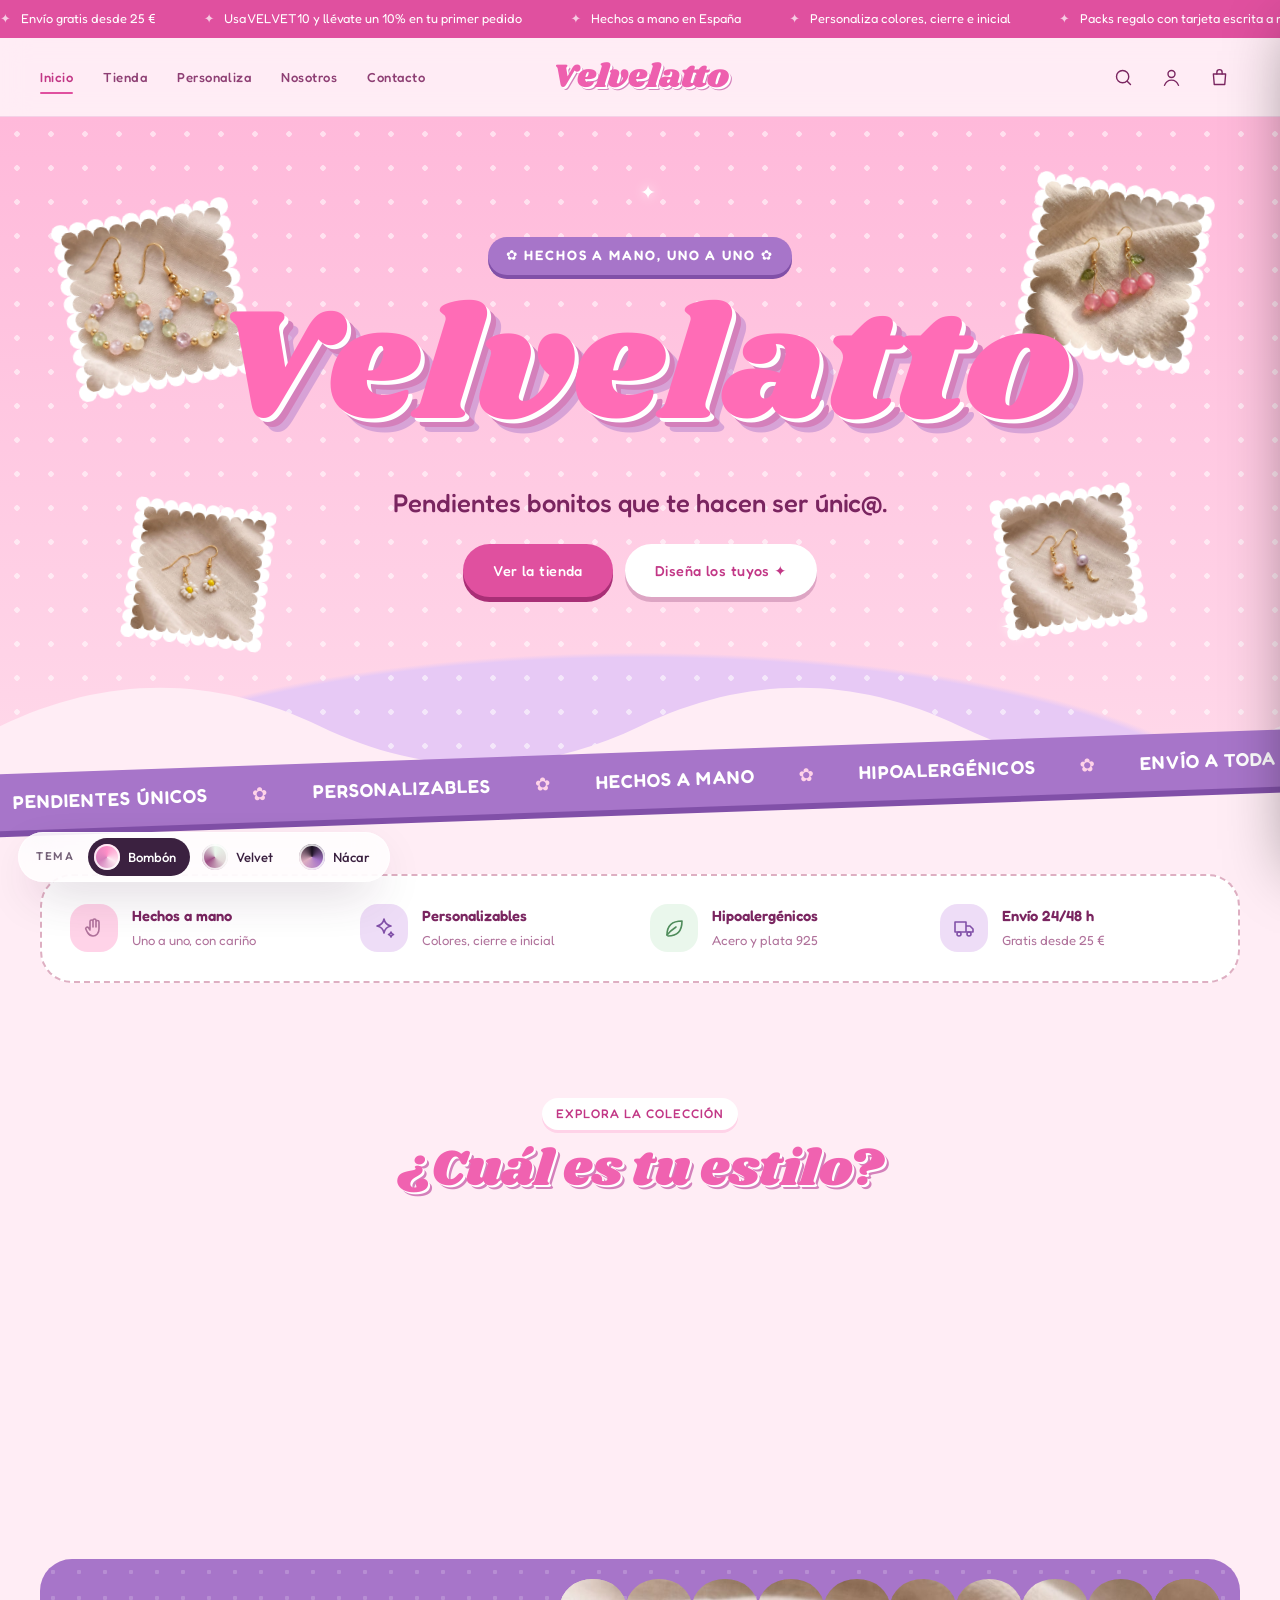
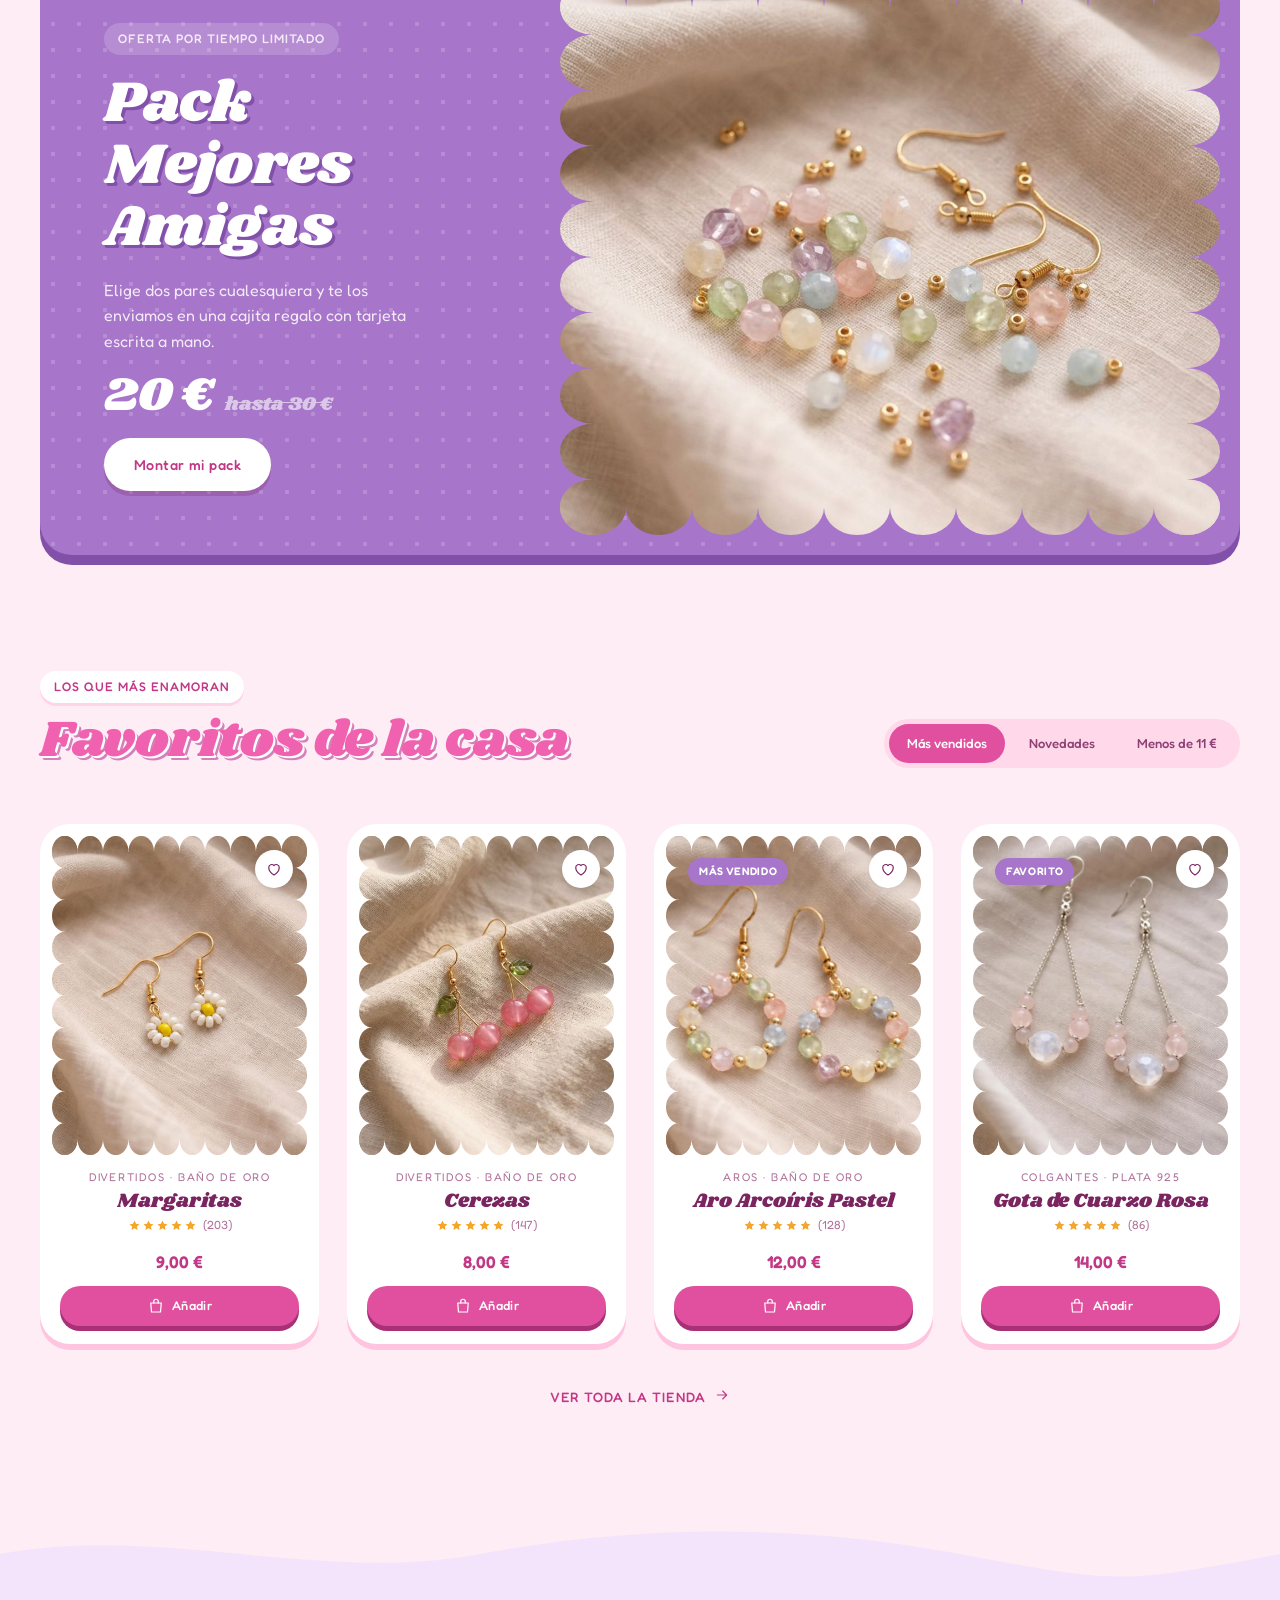
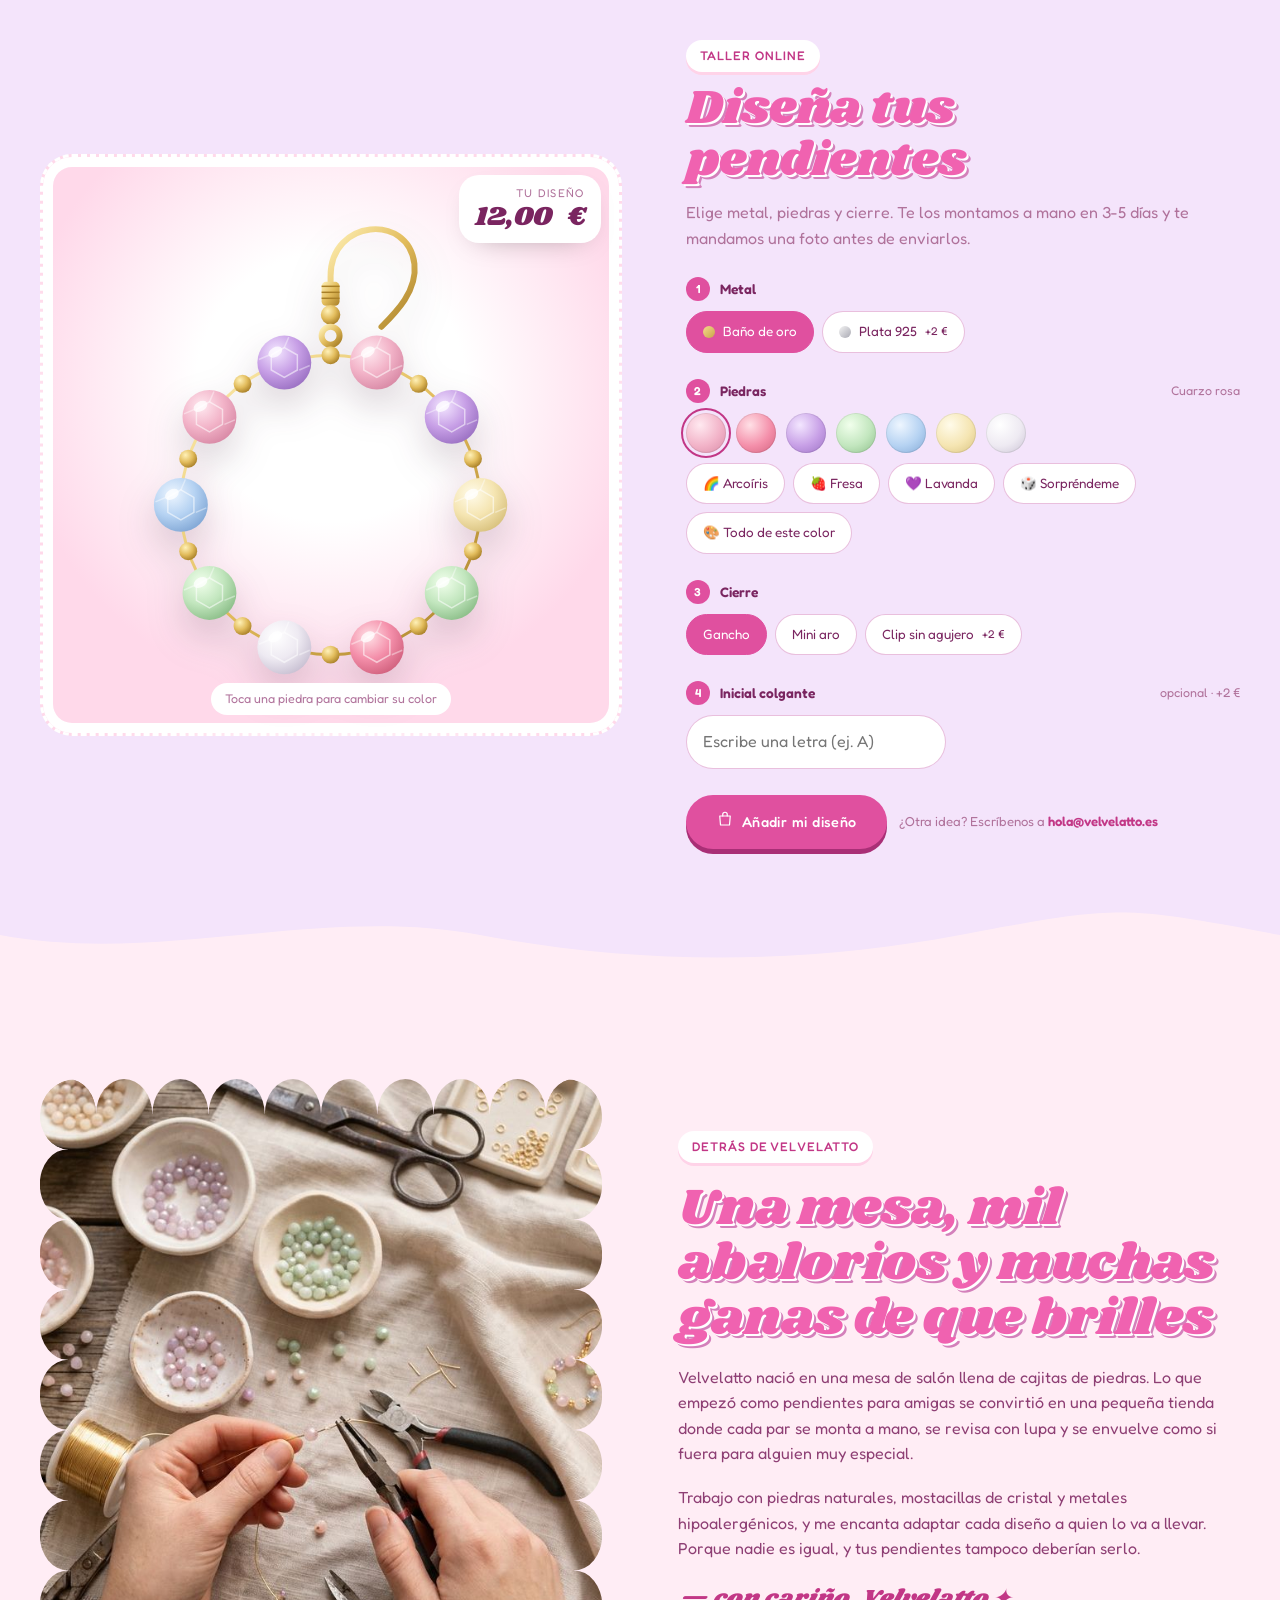
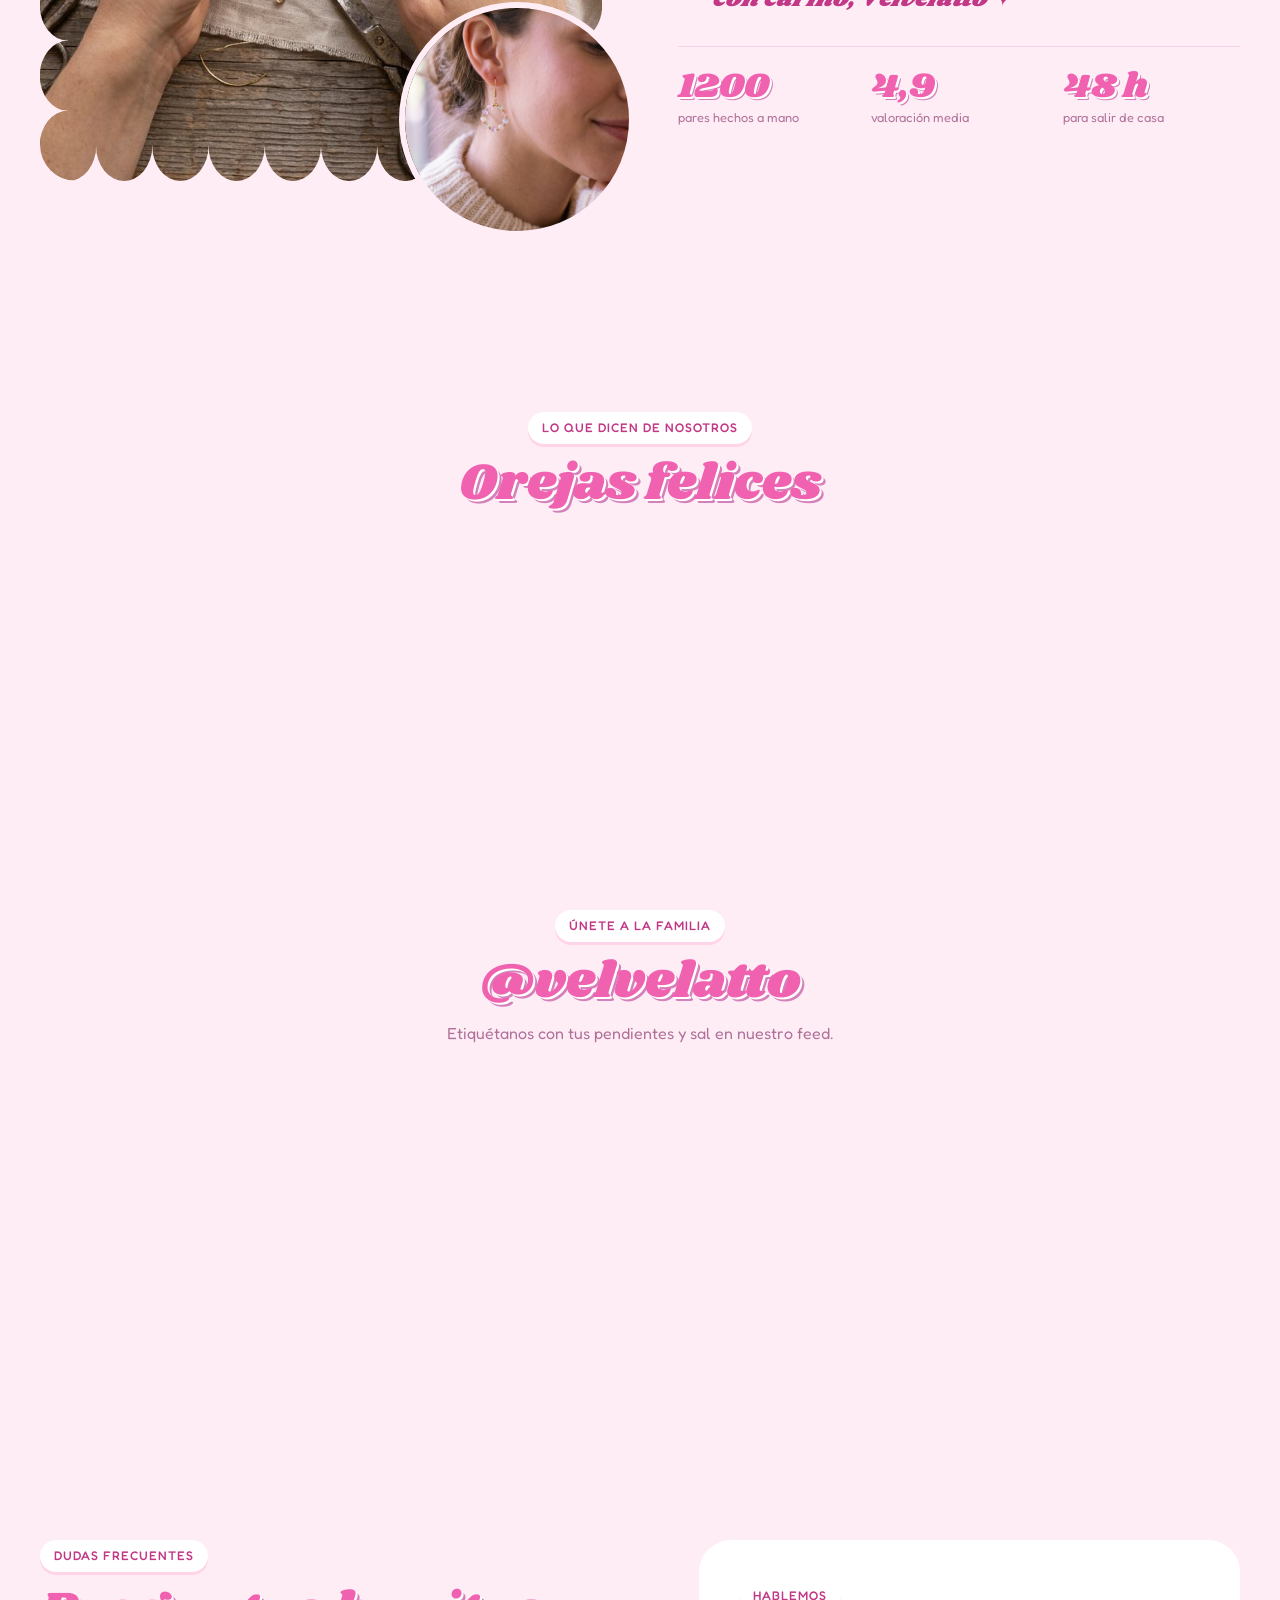
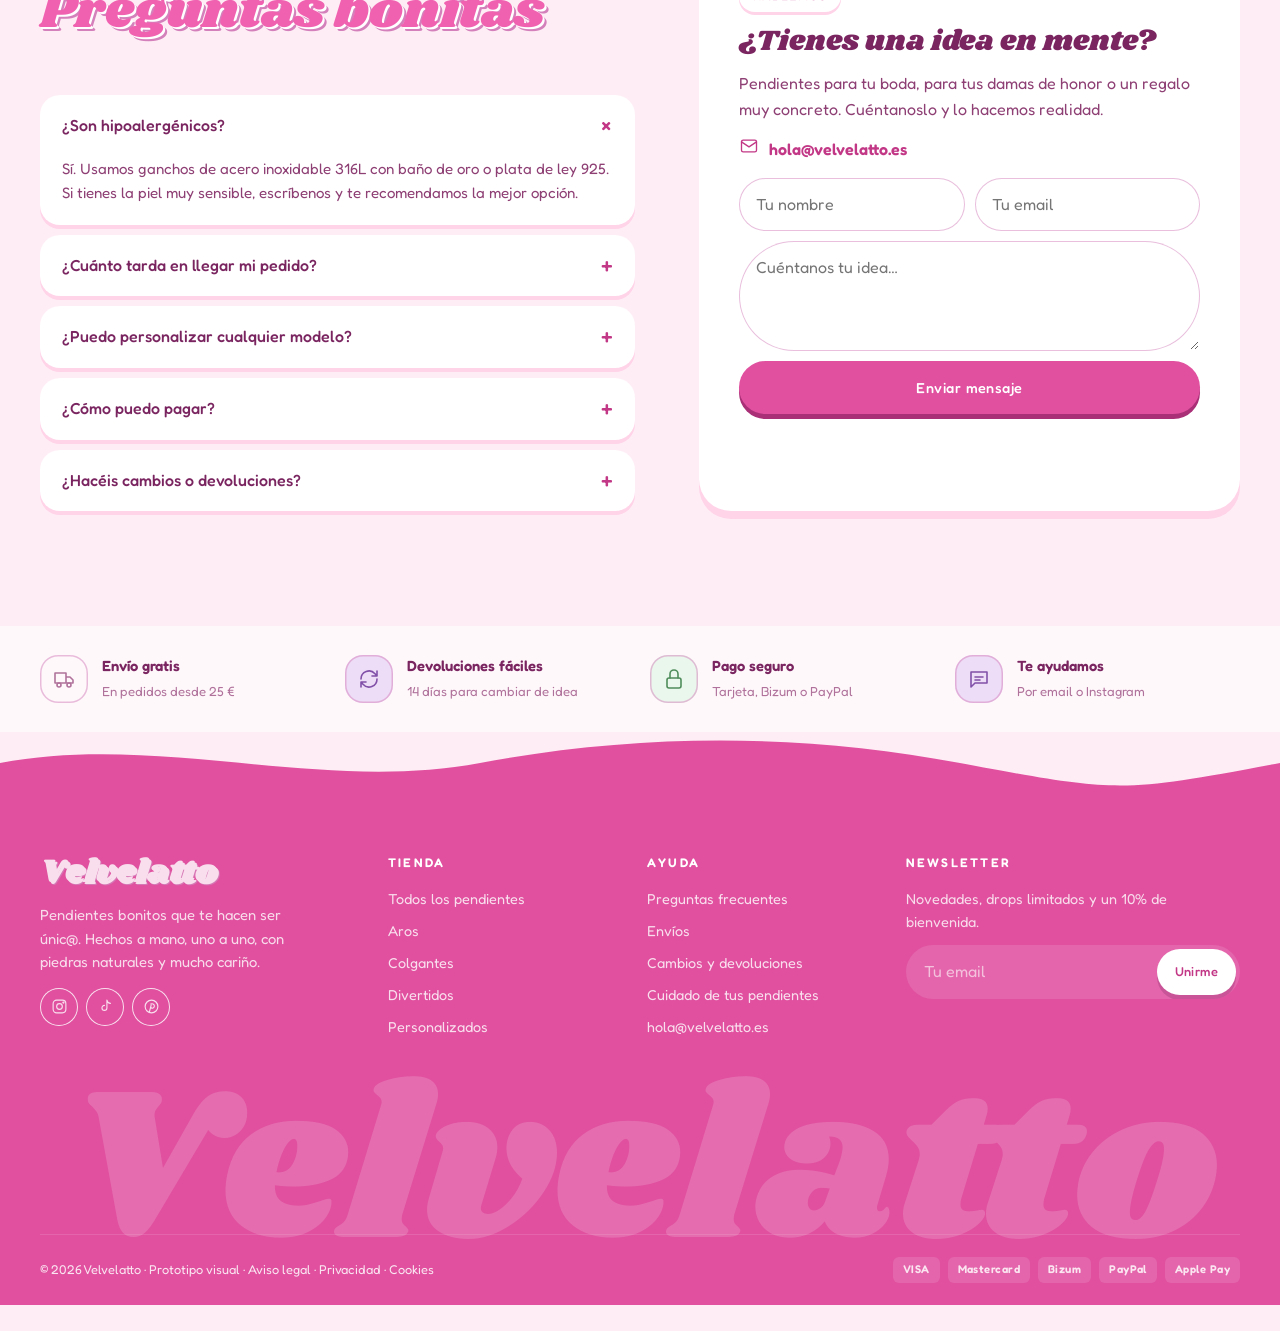
==== commit 09ad1bff: "Categorías: menos espacio inferior y nuevo título Co-Authored-By: Claude Opus 5.5 <noreply@anthropic" ====
--- a/index.html
+++ b/index.html
@@ -119,8 +119,8 @@
     <section class="section cats" id="categorias">
       <div class="container">
         <header class="section-head" data-reveal>
-          <span class="eyebrow">Encuentra los tuyos</span>
-          <h2>Compra por categoría</h2>
+          <span class="eyebrow">Explora la colección</span>
+          <h2>¿Cuál es tu estilo?</h2>
         </header>
         <div class="cats__grid" id="cats"></div>
       </div>
--- a/assets/css/base.css
+++ b/assets/css/base.css
@@ -171,6 +171,7 @@
 .trust__item span { font-size: .82rem; color: var(--muted); }
 
 /* ---------- Categorías ---------- */
+.cats { padding-bottom: clamp(36px, 5vw, 64px); }
 .cats__grid { display: grid; grid-template-columns: repeat(6, 1fr); gap: clamp(12px, 2vw, 28px); }
 .cat-card { display: grid; justify-items: center; gap: 14px; text-align: center; }
 .cat-card__media { position: relative; width: 100%; aspect-ratio: var(--cat-ratio, 1); overflow: hidden; border-radius: var(--cat-radius, 50%); background: var(--bg-2); transition: transform .5s cubic-bezier(.2,.8,.2,1), box-shadow .5s; }
